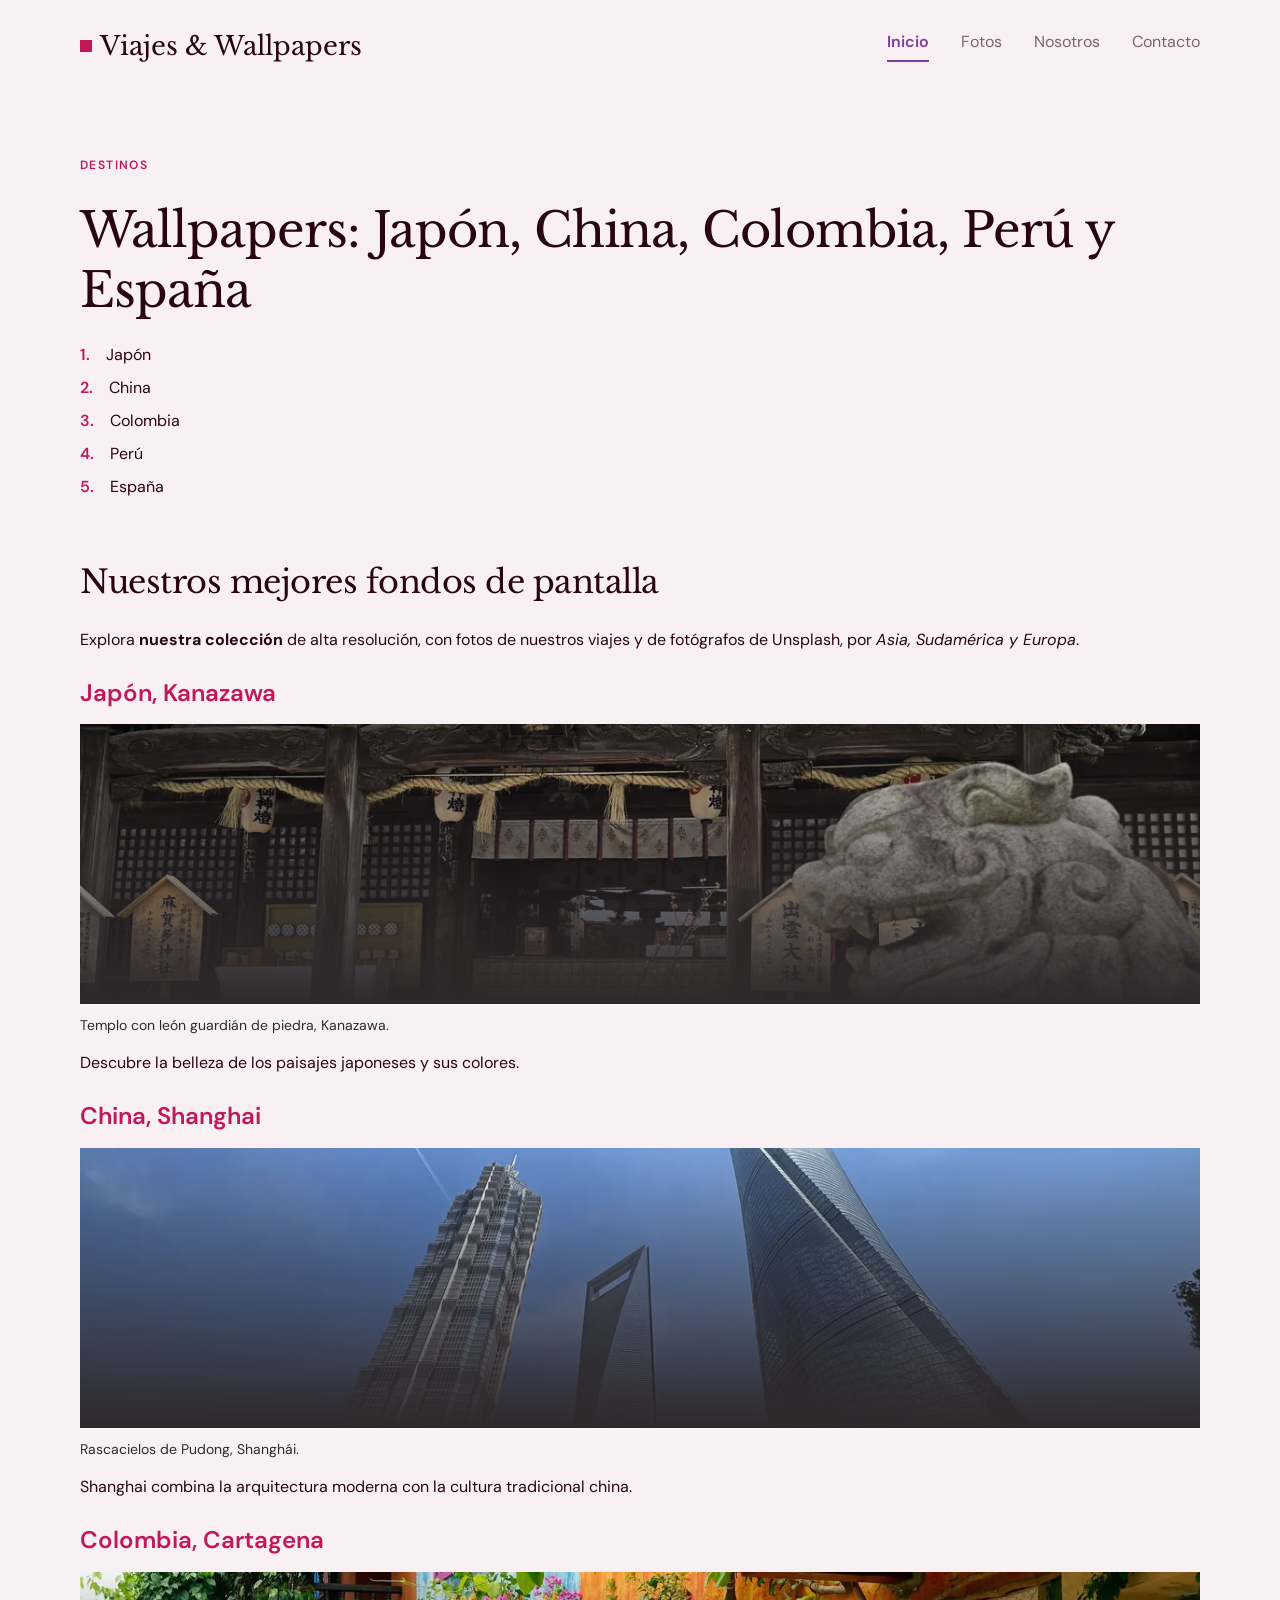
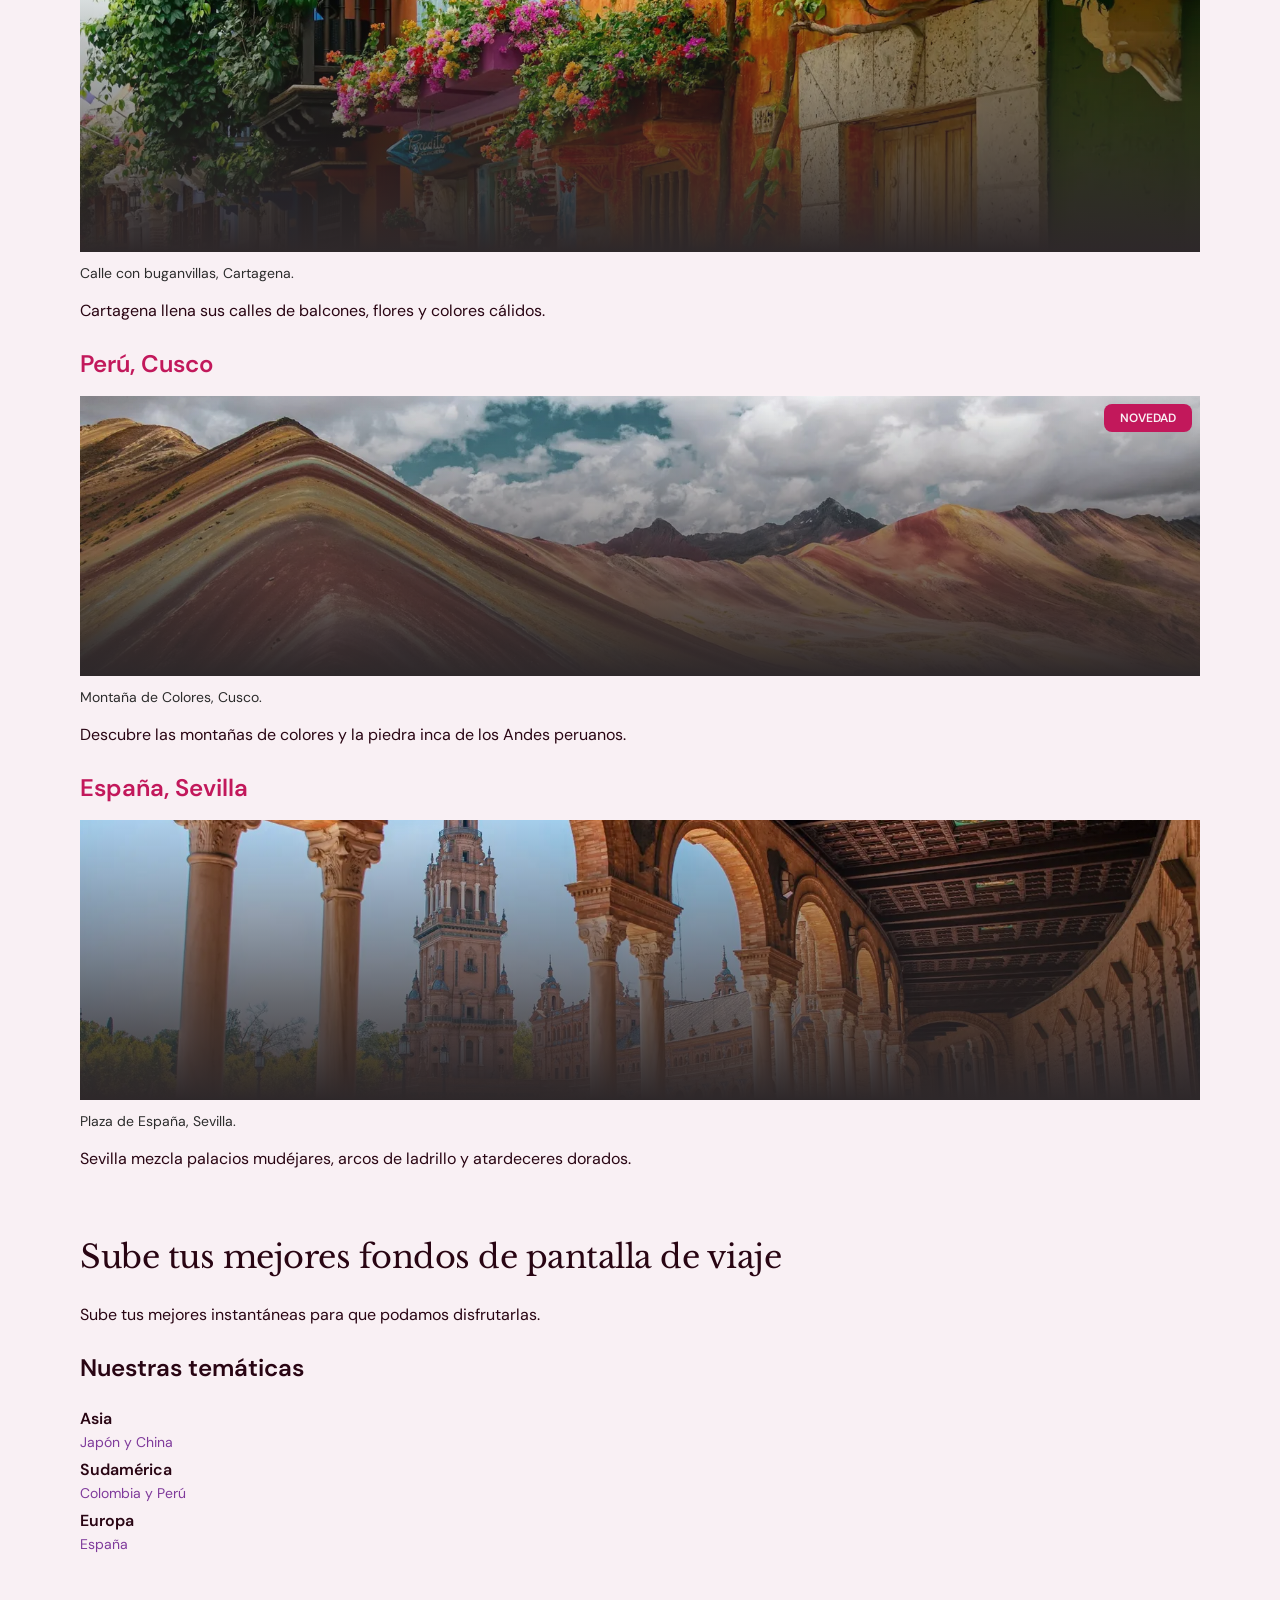
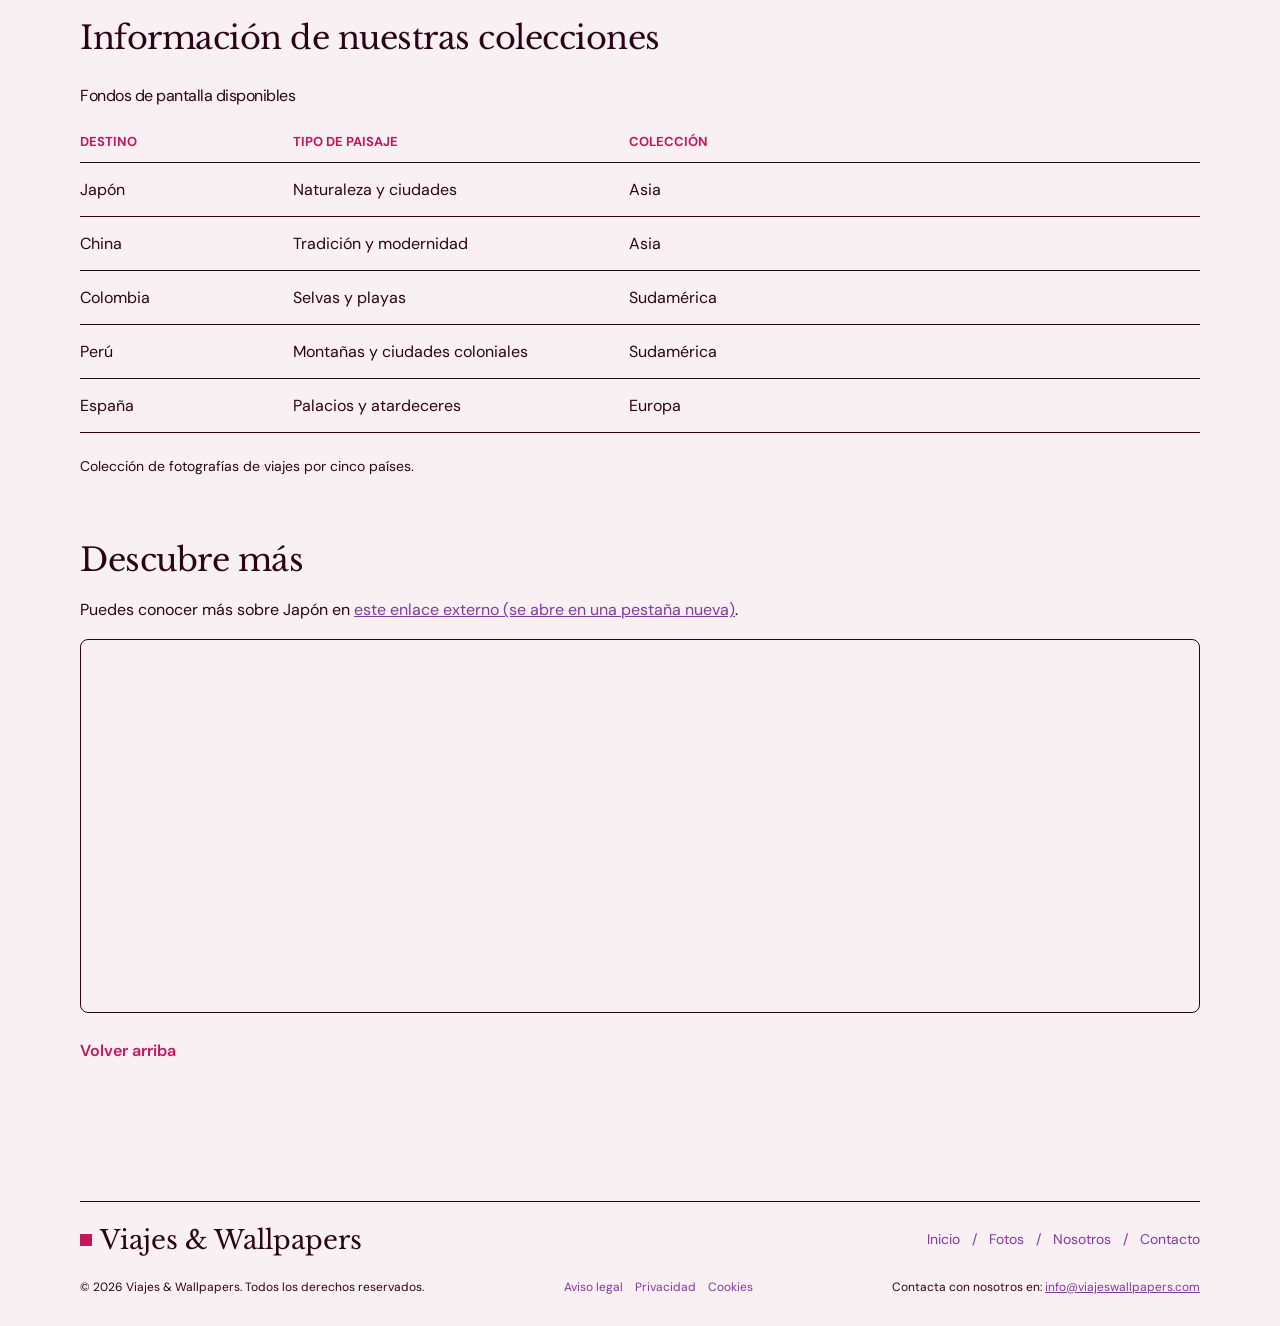
==== index.html @ 9ddd6b35 "Actualiza los comentarios del código tras los últimos cambios Revisa los comentarios de las ocho pág" ====
<!doctype html>
<!--
  Viajes &amp; Wallpapers · Inicio (index.html)
  Práctica UT1 · Diseño de Interfaces Web · 2.º DAW · IES Juan de la Cierva
  Diseño: frame «Inicio · Ordenador» de Figma (grupo «Pantallas»).
  Estructura con Grid en el body y componentes con Flexbox; estilos en css/estilos.css.
-->
<html lang="es">
  <head>
    <meta charset="UTF-8" />
    <meta
      name="viewport"
      content="width=device-width, initial-scale=1" />
    <title>Inicio - Viajes &amp; Wallpapers</title>

    <!-- Tipografías de la guía de estilo (Google Fonts): Libre Baskerville para títulos y DM Sans para texto. Los preconnect adelantan la conexión para que carguen antes -->
    <link rel="preconnect" href="https://fonts.googleapis.com" />
    <link rel="preconnect" href="https://fonts.gstatic.com" crossorigin />
    <link
      rel="stylesheet"
      href="https://fonts.googleapis.com/css2?family=DM+Sans:ital,wght@0,400;0,600;0,700;1,400&amp;family=Libre+Baskerville:ital,wght@0,400;0,700;1,400&amp;display=swap" />
    <!-- Una sola hoja de estilos externa para toda la web (nada de CSS en línea) -->
    <link rel="stylesheet" href="css/estilos.css" />
    <!-- Favicon: el cuadrado primario de la marca (símbolo de Figma) -->
    <link rel="icon" href="img/icono/favicon.svg" type="image/svg+xml" />
  </head>

  <body id="arriba">
    <!-- CABECERA (área «cabecera» del grid del body): marca que enlaza a la portada -->
    <header class="cabecera">
      <a class="marca" href="index.html">
        <span class="marca__simbolo"></span>
        Viajes &amp; Wallpapers
      </a>
    </header>

    <!-- MENÚ (área «menu» del grid): nav con ul en Flexbox, paso 2 del enunciado. aria-current="page" indica la página actual a los lectores de pantalla -->
    <nav class="menu" aria-label="Menú principal">
      <ul>
        <li><a href="index.html" aria-current="page">Inicio</a></li>
        <li><a href="fotos.html">Fotos</a></li>
        <li><a href="nosotros.html">Nosotros</a></li>
        <li><a href="contacto.html">Contacto</a></li>
      </ul>
    </nav>

    <!-- CONTENIDO PRINCIPAL (área «principal» del grid): un solo main y un solo h1 por página -->
    <main class="principal">
      <!-- PRESENTACIÓN: antetítulo, único h1 de la página y lista ordenada de los cinco destinos. El antetítulo lleva .antetitulo--escritorio porque el frame móvil de Figma no lo tiene (se oculta por debajo de 768 px) -->
      <section class="seccion">
        <p class="antetitulo antetitulo--escritorio">Destinos</p>
        <h1>Wallpapers: Japón, China, Colombia, Perú y España</h1>
        <ol class="lista-destinos">
          <li>Japón</li>
          <li>China</li>
          <li>Colombia</li>
          <li>Perú</li>
          <li>España</li>
        </ol>
      </section>

      <!-- FONDOS DE PANTALLA: sección con h2 y las tarjetas de cada destino -->
      <section class="seccion">
        <h2>Nuestros mejores fondos de pantalla</h2>
        <p>
          Explora <strong>nuestra colección</strong> de alta resolución, con
          fotos de nuestros viajes y de fotógrafos de Unsplash, por
          <em>Asia, Sudamérica y Europa</em>.
        </p>

        <!-- TARJETAS (paso 3): div.tarjetas con un article.tarjeta por destino, apiladas a todo el ancho como en Figma. Cada article lleva su h3, que mantiene el orden de títulos (h1 > h2 > h3). La de Perú, galería nueva, lleva la etiqueta «Novedad» (paso 4). Cada foto es un figure con figcaption y un alt que describe lo que se ve; las fotos son las mismas que en las galerías de Fotos -->
        <div class="tarjetas">
          <article class="tarjeta">
            <h3>Japón, Kanazawa</h3>
            <figure>
              <img
                src="img/25.webp"
                alt="Templo japonés de madera con un león guardián de piedra en primer plano" />
              <figcaption>Templo con león guardián de piedra, Kanazawa.</figcaption>
            </figure>
            <p>Descubre la belleza de los paisajes japoneses y sus colores.</p>
          </article>

          <article class="tarjeta">
            <h3>China, Shanghai</h3>
            <figure>
              <img
                src="img/9.webp"
                alt="Rascacielos de Pudong vistos desde abajo contra un cielo azul" />
              <figcaption>Rascacielos de Pudong, Shanghái.</figcaption>
            </figure>
            <p>
              Shanghai combina la arquitectura moderna con la cultura
              tradicional china.
            </p>
          </article>

          <article class="tarjeta">
            <h3>Colombia, Cartagena</h3>
            <figure>
              <img
                src="img/65.webp"
                alt="Calle de Cartagena con fachadas de colores y buganvillas en los balcones" />
              <figcaption>Calle con buganvillas, Cartagena.</figcaption>
            </figure>
            <p>
              Cartagena llena sus calles de balcones, flores y colores cálidos.
            </p>
          </article>

          <article class="tarjeta">
            <span class="etiqueta">Novedad</span>
            <h3>Perú, Cusco</h3>
            <figure>
              <img
                src="img/30.webp"
                alt="Montaña de Colores con franjas rosas, ocres y moradas bajo un cielo nublado" />
              <figcaption>Montaña de Colores, Cusco.</figcaption>
            </figure>
            <p>
              Descubre las montañas de colores y la piedra inca de los Andes
              peruanos.
            </p>
          </article>

          <article class="tarjeta">
            <h3>España, Sevilla</h3>
            <figure>
              <img
                src="img/41.webp"
                alt="Galería de arcos de la Plaza de España de Sevilla con una torre al fondo" />
              <figcaption>Plaza de España, Sevilla.</figcaption>
            </figure>
            <p>
              Sevilla mezcla palacios mudéjares, arcos de ladrillo y atardeceres
              dorados.
            </p>
          </article>
        </div>
      </section>

      <!-- SUBE TUS FONDOS: lista anidada de la UT0 (ul dentro de li): continentes y, dentro, sus países -->
      <section class="seccion">
        <h2>Sube tus mejores fondos de pantalla de viaje</h2>
        <p>Sube tus mejores instantáneas para que podamos disfrutarlas.</p>

        <h3>Nuestras temáticas</h3>
        <ul class="tematicas">
          <li>
            Asia
            <ul>
              <li>Japón</li>
              <li>China</li>
            </ul>
          </li>
          <li>
            Sudamérica
            <ul>
              <li>Colombia</li>
              <li>Perú</li>
            </ul>
          </li>
          <li>
            Europa
            <ul>
              <li>España</li>
            </ul>
          </li>
        </ul>
      </section>

      <!-- TABLA DE COLECCIONES (paso 5): tabla de datos de la UT0, que el enunciado obliga a conservar, con caption, th con scope y colspan en el tfoot; estilo solo desde el CSS. Una fila por país; la colección se repite en cada fila (sin rowspan) para que las líneas crucen la tabla, como en Figma -->
      <section class="seccion">
        <h2>Información de nuestras colecciones</h2>
        <table>
          <caption>
            Fondos de pantalla disponibles
          </caption>
          <thead>
            <tr>
              <th scope="col">Destino</th>
              <th scope="col">Tipo de paisaje</th>
              <th scope="col">Colección</th>
            </tr>
          </thead>
          <tbody>
            <tr>
              <td>Japón</td>
              <td>Naturaleza y ciudades</td>
              <td>Asia</td>
            </tr>
            <tr>
              <td>China</td>
              <td>Tradición y modernidad</td>
              <td>Asia</td>
            </tr>
            <tr>
              <td>Colombia</td>
              <td>Selvas y playas</td>
              <td>Sudamérica</td>
            </tr>
            <tr>
              <td>Perú</td>
              <td>Montañas y ciudades coloniales</td>
              <td>Sudamérica</td>
            </tr>
            <tr>
              <td>España</td>
              <td>Palacios y atardeceres</td>
              <td>Europa</td>
            </tr>
          </tbody>
          <tfoot>
            <tr>
              <td colspan="3">Colección de fotografías de viajes por cinco países.</td>
            </tr>
          </tfoot>
        </table>
      </section>

      <!-- DESCUBRE MÁS: enlace externo (rel="noopener" por seguridad al abrir otra pestaña; el propio texto avisa de que se abre en una pestaña nueva, para no sorprender al usuario) e iframe de OpenStreetMap con title, paso 6 del enunciado. loading="lazy" retrasa la carga del mapa hasta que se acerca a la pantalla. «Volver arriba» enlaza al id="arriba" del body -->
      <section class="seccion seccion--compacta">
        <h2>Descubre más</h2>
        <p>
          Puedes conocer más sobre Japón en
          <a
            href="https://es.wikipedia.org/wiki/Jap%C3%B3n"
            target="_blank"
            rel="noopener">este enlace externo (se abre en una pestaña nueva)</a>.
        </p>
        <iframe
          class="mapa"
          src="https://www.openstreetmap.org/export/embed.html?bbox=128.0%2C30.0%2C146.5%2C45.6&amp;layer=mapnik"
          title="Mapa de Japón en OpenStreetMap"
          loading="lazy"></iframe>
        <a class="volver-arriba" href="#arriba">Volver arriba</a>
      </section>
    </main>

    <!-- PIE (área «pie» del grid): igual en todas las páginas, paso 8 del enunciado, con los enlaces legales -->
    <footer class="pie">
      <div class="pie__fila">
        <a class="marca" href="index.html">
          <span class="marca__simbolo"></span>
          Viajes &amp; Wallpapers
        </a>
        <nav aria-label="Menú del pie">
          <ul class="pie__lista pie__lista--barras">
            <li><a href="index.html">Inicio</a></li>
            <li><a href="fotos.html">Fotos</a></li>
            <li><a href="nosotros.html">Nosotros</a></li>
            <li><a href="contacto.html">Contacto</a></li>
          </ul>
        </nav>
      </div>

      <div class="pie__fila pie__legal">
        <p>&copy; 2026 Viajes &amp; Wallpapers. Todos los derechos reservados.</p>
        <ul class="pie__lista">
          <li><a href="aviso-legal.html">Aviso legal</a></li>
          <li><a href="privacidad.html">Privacidad</a></li>
          <li><a href="cookies.html">Cookies</a></li>
        </ul>
        <p>
          Contacta con nosotros en:
          <a href="mailto:info@viajeswallpapers.com">info@viajeswallpapers.com</a>
        </p>
      </div>
    </footer>
  </body>
</html>
---- css/estilos.css ----
/* ==========================================================================
   VIAJES & WALLPAPERS · estilos.css
   Práctica UT1 · Diseño de Interfaces Web · 2.º DAW · IES Juan de la Cierva

   Una sola hoja de estilos para todas las páginas. Todos los colores,
   fuentes, tamaños y espacios salen de las variables del :root
   (la guía de estilo de Figma), así que se cambian en un único sitio.

   ÍNDICE
    0. VARIABLES (guía de estilo)
    1. BASE
    2. ESTRUCTURA DE LA PÁGINA (Grid)
    3. CABECERA
    4. MENÚ
    5. CONTENIDO PRINCIPAL
    6. TARJETAS Y ETIQUETA «NOVEDAD»
    7. TABLA
    8. MAPA (iframe)
    9. PIE
   10. BOTÓN PRINCIPAL
   11. PÁGINA FOTOS: PRESENTACIÓN
   12. PÁGINA FOTOS: DETALLE DE CADA GALERÍA
   13. PÁGINA FOTOS: CUADRÍCULA DE FOTOS
   14. TEXTO LARGO
   15. PÁGINA NOSOTROS
   16. PÁGINA CONTACTO: FORMULARIO
   17. RESPONSIVE (opcional en el enunciado)
   ========================================================================== */

/* ==========================================================================
   0. VARIABLES (guía de estilo)
   Valores tomados de Figma (modo claro, grupo «Pantallas»). Usar siempre
   var(--nombre): nada de colores, fuentes ni medidas escritos a mano.
   ========================================================================== */
:root {

    /* COLORES
       Contraste medido con la fórmula WCAG. Mínimo: 4,5:1 texto normal,
       3:1 texto grande e iconos. */
    --color-fondo: #F9F0F4;            /* Fondo de la página (FondoClaro) */
    --fondo-oscuro: #2E282A;           /* Fondos oscuros y degradados de las fotos (FondoOscuro) */
    --color-primario: #C2185B;         /* Marca, títulos de tarjeta, botón y foco. 5,3:1 sobre el fondo */
    --color-acento: #7F3A9B;           /* Enlaces y página activa del menú. 6,3:1 sobre el fondo */
    --color-texto: #290513;            /* Texto principal (TextoSobreClaro). 16,7:1 sobre el fondo */
    --texto-fondo-oscuro: #ECE9EA;     /* Texto sobre fondo oscuro (TextoSobreOscuro). 12:1 sobre --fondo-oscuro */
    --color-texto-suave: #7C636F;      /* Opciones inactivas del menú. 4,9:1 (en Figma, opacidad 24 %: solo 1,7:1) */
    --color-texto-secundario: #2C2C2C; /* Pies de foto y antetítulos de tarjeta. 12,5:1 sobre el fondo */
    --color-linea-suave: #BAC1B5;      /* Líneas divisorias del frame móvil (decorativas, sin texto) */
    /* Texto claro sobre el primario (thead, botón, etiqueta): 5,3:1 */

    /* TIPOGRAFÍAS (Google Fonts, enlazadas en el <head>) */
    --fuente-expresiva: 'Libre Baskerville', serif; /* Títulos h1 y h2, marca y cifras */
    --fuente-funcional: 'DM Sans', sans-serif;      /* Texto, menú, botones y h3 */

    /* PESOS */
    --peso-normal: 400;
    --peso-seminegrita: 600;           /* Página activa, h3, botón y etiquetas */
    --peso-negrita: 700;               /* Cabecera de la tabla */

    /* TAMAÑOS DE TEXTO (el texto base es de 16 px) */
    --tamano-h1: 48px;
    --tamano-h2: 32px;
    --tamano-h3: 24px;
    --tamano-cifra: 40px;              /* Números 01 a 05 de las galerías */
    --tamano-marca: 26px;              /* «Viajes & Wallpapers» */
    --tamano-texto: 16px;              /* Texto base */
    --tamano-pequeno: 14px;            /* Pies de foto, pie de página, índice */
    --tamano-mini: 12px;               /* Antetítulos, migas y textos legales */
    --tamano-cabecera-tabla: 13px;     /* th de la tabla */
    --tamano-h2-movil: 28px;           /* Frame «Inicio · Móvil» */
    --tamano-h3-movil: 20px;           /* Frame «Inicio · Móvil» */

    /* INTERLINEADOS (alto de línea de Figma / tamaño de letra) */
    --interlineado-titulo: 1.25;       /* h1: 60 / 48 */
    --interlineado-h2: 1.3125;         /* h2: 42 / 32 */
    --interlineado-h3: 1.3333;         /* h3: 32 / 24 */
    --interlineado-h2-movil: 1.3571;   /* h2 en móvil: 38 / 28 */
    --interlineado-texto: 1.625;       /* Texto: 26 / 16 (supera el mínimo recomendado de 1,5) */

    /* ESPACIADO ENTRE LETRAS (tracking de Figma) */
    --letras-h1: -1px;
    --letras-h2: -0.5px;
    --letras-etiqueta: 1.4px;          /* Antetítulos en mayúsculas */

    /* ESPACIADOS: escala de 8 px con medios pasos de 4 px para detalles finos.
       Todos derivan de --espacio, así que la escala se cambia en una línea. */
    --espacio: 8px;                    /* Unidad base (variable que pide el enunciado) */
    --espacio-mitad: calc(var(--espacio) / 2);  /*  4 px */
    --espacio-1-5: calc(var(--espacio) * 1.5);  /* 12 px */
    --espacio-2: calc(var(--espacio) * 2);      /* 16 px */
    --espacio-3: calc(var(--espacio) * 3);      /* 24 px */
    --espacio-4: calc(var(--espacio) * 4);      /* 32 px */
    --espacio-5: calc(var(--espacio) * 5);      /* 40 px */
    --espacio-6: calc(var(--espacio) * 6);      /* 48 px */
    --espacio-8: calc(var(--espacio) * 8);      /* 64 px */
    --espacio-10: calc(var(--espacio) * 10);    /* 80 px */
    --espacio-12: calc(var(--espacio) * 12);    /* 96 px */
    --margen-lateral: var(--espacio-10);        /* Margen de página: 80 px (24 px en móvil) */

    /* BORDES, RADIOS Y FOCO */
    --borde: 1px;                      /* Líneas divisorias y bordes de tarjeta */
    --borde-grueso: 2px;               /* Barra del menú y anillo de foco */
    --radio: 8px;                      /* Esquinas de botón, tarjetas y campos */
    --separacion-foco: 3px;            /* Hueco entre el control y su anillo de foco (Figma) */

    /* TAMAÑOS DE COMPONENTES */
    --objetivo-tactil: 44px;           /* Alto mínimo de enlaces y campos (accesibilidad táctil) */
    --altura-boton: 48px;              /* Botón principal de Figma */
    --tamano-icono: 24px;              /* Retícula de los iconos Lucide */
    --tamano-simbolo: 12px;            /* Cuadrado de la marca */
    --ancho-maximo: 1440px;            /* Ancho del diseño de escritorio */

}

/* ==========================================================================
   1. BASE
   Estilos de partida para toda la web: tipografía de los títulos, imágenes
   fluidas, color de los enlaces y foco visible en todos los controles
   (accesibilidad: no se quita el contorno del foco, se sustituye por el de Figma).
   ========================================================================== */
/* El ancho incluye padding y borde: los cálculos de tamaño son más fáciles */
*,
*::before,
*::after {
    box-sizing: border-box;
}

h1,
h2,
h3,
p,
ul,
ol,
dl,
dd,
figure {
    margin: 0;
}

h1,
h2 {
    font-family: var(--fuente-expresiva);
    font-weight: var(--peso-normal);
    line-height: var(--interlineado-titulo);
}

h1 {
    font-size: var(--tamano-h1);
    letter-spacing: var(--letras-h1);
}

h2 {
    font-size: var(--tamano-h2);
    line-height: var(--interlineado-h2);
    letter-spacing: var(--letras-h2);
}

h3 {
    font-size: var(--tamano-h3);
    font-weight: var(--peso-seminegrita);
    line-height: var(--interlineado-h3);
}

/* Imágenes fluidas: nunca más anchas que su contenedor */
img {
    display: block;
    max-width: 100%;
}

a {
    color: var(--color-acento);
}

a:hover {
    color: var(--color-primario);
}

/* Foco visible en todo lo interactivo (no se quita el outline, se cambia) */
a:focus-visible,
button:focus-visible,
input:focus-visible,
select:focus-visible,
textarea:focus-visible {
    outline: var(--borde-grueso) solid var(--color-primario);
    outline-offset: var(--separacion-foco);
}

/* ==========================================================================
   2. ESTRUCTURA DE LA PÁGINA (Grid)
   Paso 1 del enunciado. Grid es un sistema bidimensional (filas y columnas),
   ideal para la estructura general. Con grid-template-areas cada zona tiene un
   nombre (cabecera, menu, principal, pie) y se coloca con grid-area.
   Las columnas van en fr (fracciones del espacio libre), nunca en px fijos.
   ========================================================================== */
body {
    display: grid;
    /* Dos columnas iguales: marca a la izquierda y menú a la derecha (Figma) */
    grid-template-columns: 1fr 1fr;
    /* Mapa visual de la página: cada palabra es una zona con nombre */
    grid-template-areas:
        "cabecera menu"
        "principal principal"
        "pie pie";
    column-gap: var(--espacio-4);
    /* max-width en vez de width: la página se estrecha en pantallas pequeñas */
    max-width: var(--ancho-maximo);
    margin: 0 auto;
    padding-inline: var(--margen-lateral);
    background-color: var(--color-fondo);
    color: var(--color-texto);
    font-family: var(--fuente-funcional);
    font-size: var(--tamano-texto);
    line-height: var(--interlineado-texto);
    text-align: left;
}

/* Cada zona se coloca en su área del grid por nombre */
.cabecera {
    grid-area: cabecera;
}

.menu {
    grid-area: menu;
}

.principal {
    grid-area: principal;
}

.pie {
    grid-area: pie;
}

/* ==========================================================================
   3. CABECERA
   Marca de Figma: cuadrado primario + nombre en Libre Baskerville.
   Flexbox (una dimensión) alinea el símbolo y el texto en fila.
   ========================================================================== */
.cabecera {
    display: flex;
    align-items: center;
    padding-block: var(--espacio-3);
}

.marca {
    display: inline-flex;
    align-items: center;
    gap: var(--espacio);
    min-height: var(--objetivo-tactil);
    color: var(--color-texto);
    font-family: var(--fuente-expresiva);
    font-size: var(--tamano-marca);
    text-decoration: none;
}

.marca__simbolo {
    width: var(--tamano-simbolo);
    aspect-ratio: 1;
    background-color: var(--color-primario);
}

.marca:hover {
    color: var(--color-primario);
}

/* ==========================================================================
   4. MENÚ
   Paso 2 del enunciado: display: flex en el ul. Flexbox coloca las opciones
   en fila con gap. Cada enlace mide al menos 44 px de alto (zona táctil).
   La página actual se marca con aria-current y se distingue por color, peso
   y barra inferior: nunca solo por color.
   ========================================================================== */
.menu {
    display: flex;
    justify-content: flex-end;
    align-items: center;
}

.menu ul {
    display: flex;
    flex-wrap: wrap;
    gap: var(--espacio-4);
    padding: 0;
    list-style: none;
}

.menu a {
    display: inline-flex;
    flex-direction: column;
    justify-content: center;
    align-items: center;
    gap: var(--espacio);
    min-height: var(--objetivo-tactil);
    color: var(--color-texto-suave);
    line-height: normal;
    text-decoration: none;
}

/* Barra de estado activo, como en el componente «Opción de menú» de Figma */
.menu a::after {
    content: "";
    width: 100%;
    height: var(--borde-grueso);
    background-color: transparent;
}

.menu a:hover {
    color: var(--color-acento);
}

.menu a:hover::after {
    background-color: var(--color-acento);
}

.menu a[aria-current="page"] {
    color: var(--color-acento);
    font-weight: var(--peso-seminegrita);
}

.menu a[aria-current="page"]::after {
    background-color: var(--color-acento);
}

/* ==========================================================================
   5. CONTENIDO PRINCIPAL
   Las secciones se apilan con Flexbox en columna y se separan con gap
   (traducción directa del Auto layout de Figma). Sin <br> para separar.
   ========================================================================== */
.principal {
    display: flex;
    flex-direction: column;
    gap: var(--espacio-8);
    padding-block: var(--espacio-8) var(--espacio-10);
}

.seccion {
    display: flex;
    flex-direction: column;
    gap: var(--espacio-3);
}

.seccion--compacta {
    gap: var(--espacio-2);
}

.antetitulo {
    color: var(--color-primario);
    font-size: var(--tamano-mini);
    font-weight: var(--peso-seminegrita);
    letter-spacing: var(--letras-etiqueta);
    text-transform: uppercase;
}

/* Lista ordenada con el número alineado al margen, como en Figma */
.lista-destinos {
    display: flex;
    flex-direction: column;
    gap: var(--espacio-1-5);
    padding: 0;
    list-style: none;
    line-height: normal;
    counter-reset: destino;
}

.lista-destinos li {
    display: flex;
    gap: var(--espacio-2);
    counter-increment: destino;
}

.lista-destinos li::before {
    content: counter(destino) ".";
    color: var(--color-primario);
    font-weight: var(--peso-seminegrita);
}

/* Lista anidada de la UT0 (continente > países): los países de cada
   continente van en una línea, unidos con «y» desde el CSS (::before) */
.tematicas {
    display: flex;
    flex-direction: column;
    gap: var(--espacio);
    padding: 0;
    list-style: none;
    font-weight: var(--peso-seminegrita);
    line-height: normal;
}

.tematicas > li {
    display: flex;
    flex-direction: column;
    gap: var(--espacio-mitad);
}

.tematicas ul {
    display: flex;
    flex-wrap: wrap;
    padding: 0;
    list-style: none;
    color: var(--color-acento);
    font-size: var(--tamano-pequeno);
    font-weight: var(--peso-normal);
}

.tematicas ul li + li::before {
    content: "\a0y\a0";
}

/* «Volver arriba»: enlace al id="arriba" del body. Sin subrayado (se
   reconoce por color y peso, no solo por color); 44 px de alto táctil */
.volver-arriba {
    display: inline-flex;
    align-items: center;
    align-self: flex-start;
    min-height: var(--objetivo-tactil);
    color: var(--color-primario);
    font-weight: var(--peso-seminegrita);
    text-decoration: none;
}

.volver-arriba:hover {
    text-decoration: underline;
}

/* ==========================================================================
   6. TARJETAS Y ETIQUETA «NOVEDAD»
   Paso 3 del enunciado: tarjetas en un div.tarjetas con display: grid.
   Adaptamos el ejemplo del enunciado a nuestro diseño: en Figma las tarjetas
   van apiladas a todo el ancho (1280 × 320), así que el mínimo de minmax()
   pasa de 250px a 100 %. Se mantiene la técnica (Grid con auto-fit y
   minmax), pero cada tarjeta ocupa una fila, como en el diseño.
   Dentro de cada tarjeta se usa Flexbox (una dimensión).
   Paso 4: la etiqueta «Novedad» se superpone con position: absolute.
   La portada tiene cinco tarjetas, una por galería; la de Perú lleva la
   etiqueta porque es una de las galerías nuevas.
   ========================================================================== */
.tarjetas {
    display: grid;
    /* Ejemplo del enunciado: minmax(250px, 1fr), tres columnas a 1280 px.
       Figma (nuestro diseño) apila las tarjetas: mínimo del 100 %. */
    grid-template-columns: repeat(auto-fit, minmax(100%, 1fr));
    gap: var(--espacio-3);
}

.tarjeta {
    /* Referencia para la .etiqueta (position: absolute) */
    position: relative;
    display: flex;
    flex-direction: column;
    gap: var(--espacio-2);
}

.tarjeta h3 {
    color: var(--color-primario);
}

/* Foto y degradado apilados en la misma celda de Grid (sin position: absolute) */
.tarjeta figure {
    display: grid;
    grid-template-areas:
        "foto"
        "pie";
    row-gap: var(--espacio-1-5);
}

.tarjeta img {
    grid-area: foto;
    width: 100%;
    /* Proporción de Figma: 1280 × 320 (en móvil, 342 × 220) */
    aspect-ratio: 4 / 1;
    object-fit: cover;
}

/* Degradado oscuro de Figma: un ::after en la misma celda que la foto */
.tarjeta figure::after {
    content: "";
    grid-area: foto;
    background-image: linear-gradient(to top, var(--fondo-oscuro), transparent);
}

.tarjeta figcaption {
    grid-area: pie;
}

/* Pie de foto común (tarjetas y galerías); 12,5:1 sobre el fondo */
figcaption {
    color: var(--color-texto-secundario);
    font-size: var(--tamano-pequeno);
    line-height: normal;
}

/* Etiqueta «Novedad» (paso 4 del enunciado).
   Es el ÚNICO position: absolute de la web, y está permitido porque no
   maqueta nada: solo superpone una etiqueta pequeña sobre la foto.
   absolute saca el elemento del flujo y lo coloca respecto al ancestro
   posicionado más cercano: la .tarjeta, que por eso lleva position: relative.
   Toda la maquetación de la web se hace con Grid y Flexbox.
   top se calcula con las variables, sin px copiados de Figma: alto del h3
   (tamaño × interlineado) + separación de la tarjeta (16 px) + 8 px. Así la
   etiqueta queda 8 px dentro de la esquina superior derecha de la foto. */
.etiqueta {
    position: absolute;
    top: calc(var(--tamano-h3) * var(--interlineado-h3) + var(--espacio-3));
    right: var(--espacio);
    padding: var(--espacio) var(--espacio-2);
    border-radius: var(--radio);
    background-color: var(--color-primario);
    color: var(--color-fondo);
    font-size: var(--tamano-mini);
    font-weight: var(--peso-seminegrita);
    line-height: 1;
    text-transform: uppercase;
}

/* ==========================================================================
   7. TABLA
   Paso 5 del enunciado: tabla de datos con estilo solo desde el CSS
   (border-collapse, bordes y padding en th y td, thead con --color-primario).
   Adaptamos el ejemplo del enunciado a nuestro diseño de Figma: solo líneas
   horizontales bajo cada fila y cabecera sin fondo, con el texto en primario.
   Columnas de 220 / 360 / 220 px con 24 px de separación; las líneas ocupan
   todo el ancho (1280 px), como en Figma.
   Es una tabla de datos (no de maquetación), con caption y scope en los th;
   colspan viene de la tabla de la UT0. Cinco filas, una por país; la
   colección (Asia, Sudamérica, Europa) se repite en cada fila, sin rowspan,
   para que todas las líneas crucen la tabla, como en Figma.
   ========================================================================== */
table {
    width: 100%;
    border-collapse: collapse;
}

caption {
    padding-bottom: var(--espacio-3);
    caption-side: top;
    letter-spacing: var(--letras-h2);
    text-align: left;
}

/* La separación de 24 px entre columnas es el padding derecho de cada celda.
   Solo border-bottom: las líneas horizontales del diseño, sin verticales */
th,
td {
    padding: var(--espacio-2) var(--espacio-3) var(--espacio-2) 0;
    border-bottom: var(--borde) solid var(--color-texto);
    line-height: normal;
    text-align: left;
}

th:last-child,
td:last-child {
    padding-right: 0;
}

/* Anchos de columna sobre 1280 px: (220 + 24) y (360 + 24); la tercera
   columna se queda con el resto, y su texto empieza donde en Figma */
th:nth-child(1) {
    width: 19%;
}

th:nth-child(2) {
    width: 30%;
}

/* Cabecera como en Figma: sin fondo, texto primario en negrita de 13 px */
thead {
    color: var(--color-primario);
}

th {
    padding-top: 0;
    padding-bottom: var(--espacio-1-5);
    font-size: var(--tamano-cabecera-tabla);
    font-weight: var(--peso-negrita);
    text-transform: uppercase;
}

/* Nota final (colspan de la UT0): fuera de las líneas, como el texto de Figma */
tfoot td {
    padding-top: var(--espacio-3);
    padding-bottom: 0;
    border-bottom: none;
    font-size: var(--tamano-pequeno);
}

/* ==========================================================================
   8. MAPA (iframe)
   Paso 6 del enunciado: iframe de OpenStreetMap con title (lo lee el lector
   de pantalla). Ancho fluido con width: 100% y aspect-ratio, sin medidas fijas.
   Muestra Japón, el destino del enlace externo que tiene encima.
   ========================================================================== */
.mapa {
    width: 100%;
    aspect-ratio: 3 / 1;
    border: var(--borde) solid var(--color-texto);
    border-radius: var(--radio);
}

/* ==========================================================================
   9. PIE
   Mismo pie en todas las páginas (paso 8). Filas con Flexbox y
   space-between (el «Space between» de Figma). Incluye los enlaces legales.
   ========================================================================== */
.pie {
    display: flex;
    flex-direction: column;
    gap: var(--espacio-mitad);
    margin-top: var(--espacio-6);
    padding-block: var(--espacio-2);
    border-top: var(--borde) solid var(--color-texto);
}

.pie__fila {
    display: flex;
    flex-wrap: wrap;
    justify-content: space-between;
    align-items: center;
    gap: var(--espacio-2);
}

/* Listas de enlaces del pie (menú y legales) en fila con Flexbox */
.pie__lista {
    display: flex;
    flex-wrap: wrap;
    gap: var(--espacio-1-5);
    padding: 0;
    list-style: none;
}

.pie__lista a {
    display: inline-flex;
    align-items: center;
    min-height: var(--objetivo-tactil);
    font-size: var(--tamano-pequeno);
    text-decoration: none;
}

.pie__lista a:hover {
    text-decoration: underline;
}

/* Página legal actual: se marca con aria-current y peso, no solo con color */
.pie__lista a[aria-current="page"] {
    font-weight: var(--peso-seminegrita);
}

/* Menú del pie: barras «/» entre opciones, como en Figma. Van en el CSS
   (::before) porque son decoración: el lector de pantalla no las anuncia */
.pie__lista--barras li + li::before {
    content: "/";
    margin-right: var(--espacio-1-5);
    color: var(--color-acento);
    font-size: var(--tamano-pequeno);
}

.pie__lista--barras li {
    display: flex;
    align-items: center;
}

/* Fila legal: copyright, aviso legal, privacidad, cookies y correo */
.pie__legal {
    font-size: var(--tamano-mini);
}

.pie__legal .pie__lista a {
    font-size: var(--tamano-mini);
}

/* ==========================================================================
   10. BOTÓN PRINCIPAL
   Componente de Figma convertido en clase reutilizable (.boton) con sus
   4 estados: normal, hover, foco y deshabilitado. Mide 48 px de alto.
   Se usa en «Ir a galería de Japón» (Fotos) y en «Enviar mensaje» (Contacto).
   ========================================================================== */
.boton {
    display: inline-flex;
    justify-content: center;
    align-items: center;
    min-height: var(--altura-boton);
    padding-inline: var(--espacio-4);
    border: var(--borde) solid var(--color-primario);
    border-radius: var(--radio);
    background-color: var(--color-primario);
    color: var(--color-fondo);
    font-family: var(--fuente-funcional);
    font-size: var(--tamano-texto);
    font-weight: var(--peso-seminegrita);
    text-decoration: none;
    cursor: pointer;
}

/* Hover: fondo de texto oscuro (16,7:1 con el texto claro) */
.boton:hover {
    border-color: var(--color-texto);
    background-color: var(--color-texto);
    color: var(--color-fondo);
}

/* Foco: anillo primario de 2 px separado 3 px, como en Figma.
   :focus-visible lo muestra al navegar con teclado. */
.boton:focus-visible {
    outline: var(--borde-grueso) solid var(--color-primario);
    outline-offset: var(--separacion-foco);
}

/* Deshabilitado: sin relleno y con borde discontinuo; se distingue por la
   forma del borde, no solo por el color */
.boton:disabled {
    border-style: dashed;
    background-color: var(--color-fondo);
    color: var(--color-primario);
    cursor: not-allowed;
}

/* ==========================================================================
   11. PÁGINA FOTOS: PRESENTACIÓN
   Frame «Fotos · Ordenador». La foto va como background-image (es decorativa)
   con dos capas encima: el degradado de Figma y una capa oscura del 25 % para
   que el texto claro cumpla el contraste (5,4:1 en el punto más claro).
   ========================================================================== */
/* La presentación empieza pegada al menú, sin el margen superior del main */
.principal--sin-margen {
    padding-top: 0;
}

/* Margen lateral negativo: la foto ocupa todo el ancho de la página y el
   padding devuelve el texto a su sitio (sin position ni anchos fijos) */
.portada-fotos {
    display: flex;
    flex-direction: column;
    gap: var(--espacio-4);
    margin-inline: calc(var(--margen-lateral) * -1);
    padding: var(--espacio-6) var(--margen-lateral);
    background-color: var(--fondo-oscuro);
    background-image:
        linear-gradient(to top, var(--fondo-oscuro), transparent),
        linear-gradient(color-mix(in srgb, var(--fondo-oscuro) 25%, transparent), color-mix(in srgb, var(--fondo-oscuro) 25%, transparent)),
        url("../img/8.webp");
    background-position: center;
    background-size: cover;
    color: var(--color-fondo);
}

.portada-fotos a {
    color: var(--color-fondo);
    text-decoration: none;
}

.portada-fotos a:hover {
    text-decoration: underline;
}

/* Sobre la foto oscura, el anillo de foco pasa a claro para que se vea */
.portada-fotos a:focus-visible {
    outline-color: var(--color-fondo);
}

/* Migas de navegación e índice de galerías: texto claro sobre la foto */
.migas,
.indice-galerias {
    color: var(--texto-fondo-oscuro);
}

.migas a,
.indice-galerias a {
    color: var(--texto-fondo-oscuro);
}

.migas {
    font-size: var(--tamano-mini);
    font-weight: var(--peso-seminegrita);
    letter-spacing: var(--letras-etiqueta);
    line-height: var(--interlineado-texto);
    text-transform: uppercase;
}

.migas a {
    display: inline-flex;
    align-items: center;
    min-height: var(--objetivo-tactil);
}

/* Título a la izquierda y resumen a la derecha, alineados por abajo (Flexbox) */
.portada-fotos__propuesta {
    display: flex;
    justify-content: space-between;
    align-items: flex-end;
    gap: var(--espacio-12);
}

.portada-fotos__intro {
    display: flex;
    flex: 1 1 0;
    flex-direction: column;
    gap: var(--espacio-3);
    min-width: 0;
}

/* Índice de las cinco galerías: enlaces internos (#japon…) con «↓» */
.indice-galerias {
    display: flex;
    flex-wrap: wrap;
    gap: var(--espacio-5);
    padding: var(--espacio-2) 0 0;
    list-style: none;
}

.indice-galerias a {
    display: inline-flex;
    align-items: center;
    min-height: var(--objetivo-tactil);
    font-size: var(--tamano-pequeno);
}

/* Columna del resumen: base de 45 × 8 = 360 px, el ancho de Figma, sacada
   de la escala de espacios; en móvil pasa a auto (sección 17) */
.portada-fotos__resumen {
    display: flex;
    flex: 0 0 calc(var(--espacio) * 45);
    flex-direction: column;
    gap: var(--espacio);
}

/* Caja clara con el recuento de fotos. 20 y 28 px: pasos de 8 con medio
   paso de 4, como pide la escala */
.resumen {
    display: flex;
    flex-direction: column;
    gap: calc(var(--espacio-2) + var(--espacio-mitad));
    padding: calc(var(--espacio-3) + var(--espacio-mitad));
    background-color: var(--color-fondo);
    color: var(--color-texto);
}

.resumen .antetitulo {
    color: var(--color-texto-secundario);
}

.resumen__titulo {
    color: var(--color-primario);
    font-size: var(--tamano-h3);
    font-weight: var(--peso-seminegrita);
    line-height: var(--interlineado-h3);
}

.portada-fotos .boton {
    color: var(--color-fondo);
}

.portada-fotos .boton:hover {
    text-decoration: none;
}

/* ==========================================================================
   12. PÁGINA FOTOS: DETALLE DE CADA GALERÍA
   Las cinco galerías (Japón, China, Colombia, Perú y España) comparten esta
   estructura: Perú y España no tienen frame propio en Figma y reutilizan el
   de las demás. La cabecera usa Grid con tres columnas en la proporción de
   Figma (240 / 582 / 330) pasada a fr; dentro de cada columna, Flexbox.
   ========================================================================== */
.galeria-detalle {
    display: flex;
    flex-direction: column;
    gap: var(--espacio-4);
    padding-top: var(--espacio-4);
    border-top: var(--borde) solid var(--color-texto);
}

.galeria-detalle__cabecera {
    display: grid;
    grid-template-columns: 20fr 48.5fr 27.5fr;
    gap: var(--espacio-8);
}

.galeria-detalle__id,
.galeria-detalle__propuesta,
.galeria-detalle__incluye {
    display: flex;
    flex-direction: column;
    gap: calc(var(--espacio-2) + var(--espacio-mitad));
}

/* Número de la galería (01 a 05) y su icono a los extremos (space-between) */
.galeria-detalle__numero {
    display: flex;
    justify-content: space-between;
    align-items: center;
    color: var(--color-primario);
    font-family: var(--fuente-expresiva);
    font-size: var(--tamano-cifra);
    line-height: normal;
}

/* Icono decorativo de cada galería (alt vacío en el HTML), 24 px */
.galeria-detalle__numero img {
    width: var(--tamano-icono);
}

.galeria-detalle__pais {
    font-size: var(--tamano-h3);
    font-weight: var(--peso-seminegrita);
    line-height: var(--interlineado-h3);
}

.galeria-detalle__recuento {
    color: var(--color-acento);
    font-size: var(--tamano-pequeno);
    font-weight: var(--peso-seminegrita);
}

/* «Qué incluye»: el check va en un ::before con background-image porque es
   decoración; así no hace falta una img sin texto en cada elemento */
.lista-check {
    display: flex;
    flex-direction: column;
    gap: calc(var(--espacio-2) + var(--espacio-mitad));
    padding: 0;
    list-style: none;
}

.lista-check li {
    display: flex;
    gap: var(--espacio-1-5);
}

.lista-check li::before {
    content: "";
    flex: 0 0 var(--tamano-icono);
    height: var(--tamano-icono);
    background: url("../img/icono/check.svg") no-repeat center / contain;
}

/* «Explora la galería de X ↓»: diferencia con Figma, que usa «↗».
   La flecha diagonal suele indicar un enlace externo y este enlace lleva a
   la galería de la misma página, así que usamos «↓» como en el índice de
   galerías (usabilidad: consistencia). */
.enlace-destacado {
    display: inline-flex;
    align-items: center;
    align-self: flex-start;
    min-height: var(--objetivo-tactil);
    font-weight: var(--peso-seminegrita);
    text-decoration: none;
}

.enlace-destacado:hover {
    text-decoration: underline;
}

/* ==========================================================================
   13. PÁGINA FOTOS: CUADRÍCULA DE FOTOS
   Componente «Foto 01» de Figma convertido en la clase .foto, reutilizado en
   las 60 fotos (12 por galería). La cuadrícula usa repeat(auto-fill,
   minmax(200px, 1fr)): caben tantas columnas como permite el ancho, sin media
   queries. auto-fill (y no auto-fit) mantiene el ancho de columna aunque una
   galería tuviera menos fotos. Mismo ancho máximo que el texto largo (72,5 %).
   ========================================================================== */
.galeria {
    display: grid;
    grid-template-columns: repeat(auto-fill, minmax(200px, 1fr));
    gap: var(--espacio-2);
    max-width: 72.5%;
}

.foto {
    display: grid;
    grid-template-areas:
        "foto"
        "pie";
    row-gap: var(--espacio-1-5);
    padding: var(--espacio-2);
    border: var(--borde) solid var(--color-acento);
    border-radius: var(--radio);
}

/* Proporción de la foto del componente de Figma (188 × 88), sin alto fijo */
.foto img {
    grid-area: foto;
    width: 100%;
    aspect-ratio: 188 / 88;
    object-fit: cover;
    border-radius: var(--espacio-mitad);
}

.foto figcaption {
    grid-area: pie;
    color: var(--color-acento);
    font-weight: var(--peso-seminegrita);
}

/* Hover: degradado sobre la foto con un ::after en la misma celda de Grid.
   Además del color cambia el borde, así que no depende solo del color */
.foto::after {
    content: "";
    grid-area: foto;
    border-radius: var(--espacio-mitad);
}

.foto:hover {
    border-color: var(--color-primario);
}

.foto:hover::after {
    background-image: linear-gradient(to top, var(--fondo-oscuro), transparent);
}

.foto:hover figcaption {
    color: var(--color-primario);
}

/* ==========================================================================
   14. TEXTO LARGO
   Líneas más cortas en los bloques de varios párrafos (legibilidad: una
   línea demasiado larga cansa la vista). La clase .seccion--lectura se usa
   en Nosotros, Contacto y las tres páginas legales.
   ========================================================================== */
.seccion--lectura > p,
.seccion--lectura > .tarjeta {
    max-width: 72.5%;
}

/* ==========================================================================
   15. PÁGINA NOSOTROS
   Sin diseño en Figma: reutiliza tarjetas, listas y tipografía de la portada.
   ========================================================================== */
/* Variante de tarjeta sin foto y con borde (patrón BEM: bloque--variante).
   Se usa en el equipo de Nosotros y en la tarjeta del correo de Contacto */
.tarjeta--borde {
    padding: var(--espacio-3);
    border: var(--borde) solid var(--color-acento);
    border-radius: var(--radio);
}

.tarjeta--borde h2 {
    color: var(--color-primario);
}

/* Glosario: lista de definiciones (dl) con el término en primario */
.glosario dl {
    display: flex;
    flex-direction: column;
    gap: var(--espacio);
}

.glosario dt {
    color: var(--color-primario);
    font-weight: var(--peso-seminegrita);
}

.glosario dd + dt {
    margin-top: var(--espacio);
}

/* ==========================================================================
   16. PÁGINA CONTACTO: FORMULARIO
   Sin diseño en Figma: estilos comunes. Cada campo tiene su label asociado
   con for/id, 44 px de alto mínimo y foco visible (anillo primario).
   ========================================================================== */
.formulario {
    display: flex;
    flex-direction: column;
    align-items: flex-start;
    gap: var(--espacio-3);
    max-width: 72.5%;
}

.formulario fieldset {
    display: flex;
    flex-direction: column;
    gap: var(--espacio-2);
    width: 100%;
    margin: 0;
    padding: var(--espacio-3);
    border: var(--borde) solid var(--color-acento);
    border-radius: var(--radio);
}

.formulario legend {
    padding-inline: var(--espacio);
    color: var(--color-primario);
    font-weight: var(--peso-seminegrita);
}

.campo {
    display: flex;
    flex-direction: column;
    gap: var(--espacio);
}

.campo label {
    font-weight: var(--peso-seminegrita);
}

.campo input,
.campo select,
.campo textarea {
    width: 100%;
    min-height: var(--objetivo-tactil);
    padding: var(--espacio);
    border: var(--borde) solid var(--color-texto);
    border-radius: var(--radio);
    background-color: var(--color-fondo);
    color: var(--color-texto);
    font-family: var(--fuente-funcional);
    font-size: var(--tamano-texto);
}

.campo input:hover,
.campo select:hover,
.campo textarea:hover {
    border-color: var(--color-acento);
}

/* Grupo de radios (temática): fieldset anidado con borde discontinuo */
.opciones {
    border-style: dashed;
}

/* Radio o casilla con su label en fila; 44 px de alto táctil */
.opcion {
    display: flex;
    align-items: center;
    gap: var(--espacio);
    min-height: var(--objetivo-tactil);
}

.opcion input {
    width: var(--tamano-icono);
    height: var(--tamano-icono);
    margin: 0;
    accent-color: var(--color-primario);
}

/* ==========================================================================
   17. RESPONSIVE (opcional en el enunciado)
   Por debajo de 768 px se cambia solo lo necesario, según el frame
   «Inicio · Móvil» de Figma: el grid del body pasa a una columna y se ajustan
   márgenes, tamaños y separaciones. El escritorio no se toca.
   ========================================================================== */
@media (max-width: 768px) {
    :root {
        --margen-lateral: var(--espacio-3);
    }

    /* Grid del body a una columna: cabecera, menú, contenido y pie apilados */
    body {
        grid-template-columns: 1fr;
        grid-template-areas:
            "cabecera"
            "menu"
            "principal"
            "pie";
    }

    .cabecera {
        padding-block: var(--espacio-3) 0;
    }

    /* Menú a lo ancho con space-between, como en Figma */
    .menu {
        padding-top: var(--espacio-1-5);
    }

    .menu ul {
        justify-content: space-between;
        gap: 0;
        width: 100%;
    }

    .principal {
        gap: var(--espacio-6);
        padding-block: var(--espacio-5) var(--espacio-6);
    }

    h1 {
        font-size: var(--tamano-h2);
    }

    h2 {
        font-size: var(--tamano-h2-movil);
        line-height: var(--interlineado-h2-movil);
    }

    h3 {
        font-size: var(--tamano-h3-movil);
    }

    .lista-destinos {
        gap: var(--espacio-2);
    }

    .lista-destinos li {
        gap: var(--espacio-1-5);
    }

    /* En el frame móvil la lista de destinos de la portada va en seminegrita
       y no lleva el antetítulo «Destinos» */
    .principal > .seccion:first-child .lista-destinos {
        font-weight: var(--peso-seminegrita);
    }

    .antetitulo--escritorio {
        display: none;
    }

    /* Tarjetas: ya van una por fila en escritorio (minmax(100%, 1fr)), así
       que solo cambian la separación y la proporción de la foto (342 × 220) */
    .tarjeta {
        gap: var(--espacio-1-5);
    }

    .tarjeta img {
        aspect-ratio: 342 / 220;
    }

    /* Mismo cálculo que en escritorio, con el h3 y la separación del móvil */
    .etiqueta {
        top: calc(var(--tamano-h3-movil) * var(--interlineado-h3) + var(--espacio-1-5) + var(--espacio));
    }

    /* Temáticas: subtemas en columna con viñeta, como en el frame móvil */
    .tematicas > li {
        gap: var(--espacio);
    }

    .tematicas ul {
        flex-direction: column;
        gap: var(--espacio-mitad);
        padding-left: var(--espacio-2);
    }

    .tematicas ul li::before,
    .tematicas ul li + li::before {
        content: "•\a0";
    }

    .volver-arriba {
        color: var(--color-acento);
    }

    .mapa {
        aspect-ratio: 4 / 3;
    }

    /* Tabla del frame móvil: columnas de 92 / 140 px con 12 px de separación,
       cabecera sin mayúsculas y líneas suaves */
    th,
    td {
        padding-right: var(--espacio-1-5);
        border-bottom-color: var(--color-linea-suave);
        font-size: var(--tamano-pequeno);
    }

    th {
        font-size: var(--tamano-cabecera-tabla);
        text-transform: none;
    }

    td:first-child {
        font-size: var(--tamano-texto);
        font-weight: var(--peso-seminegrita);
    }

    tfoot td:first-child {
        font-size: var(--tamano-pequeno);
        font-weight: var(--peso-normal);
    }

    th:nth-child(1) {
        width: 30.5%;
    }

    th:nth-child(2) {
        width: 44.5%;
    }

    /* En móvil, tabla, galerías, formulario y texto largo ocupan todo el ancho */
    table,
    .galeria,
    .formulario,
    .seccion--lectura > p,
    .seccion--lectura > .tarjeta {
        width: 100%;
        max-width: 100%;
    }

    /* Fotos: título y resumen apilados; cabecera de cada galería en una columna */
    .portada-fotos__propuesta {
        flex-direction: column;
        align-items: stretch;
    }

    .portada-fotos__resumen {
        flex-basis: auto;
    }

    .indice-galerias {
        gap: var(--espacio-3);
    }

    .galeria-detalle__cabecera {
        grid-template-columns: 1fr;
        gap: var(--espacio-3);
    }

    /* Pie en columna; textos legales a 14 px como en Figma */
    .pie {
        padding-top: var(--espacio-3);
        border-top-color: var(--color-linea-suave);
    }

    .pie__fila {
        flex-direction: column;
        align-items: flex-start;
        gap: var(--espacio-1-5);
    }

    .pie__legal,
    .pie__legal .pie__lista a {
        font-size: var(--tamano-pequeno);
    }
}
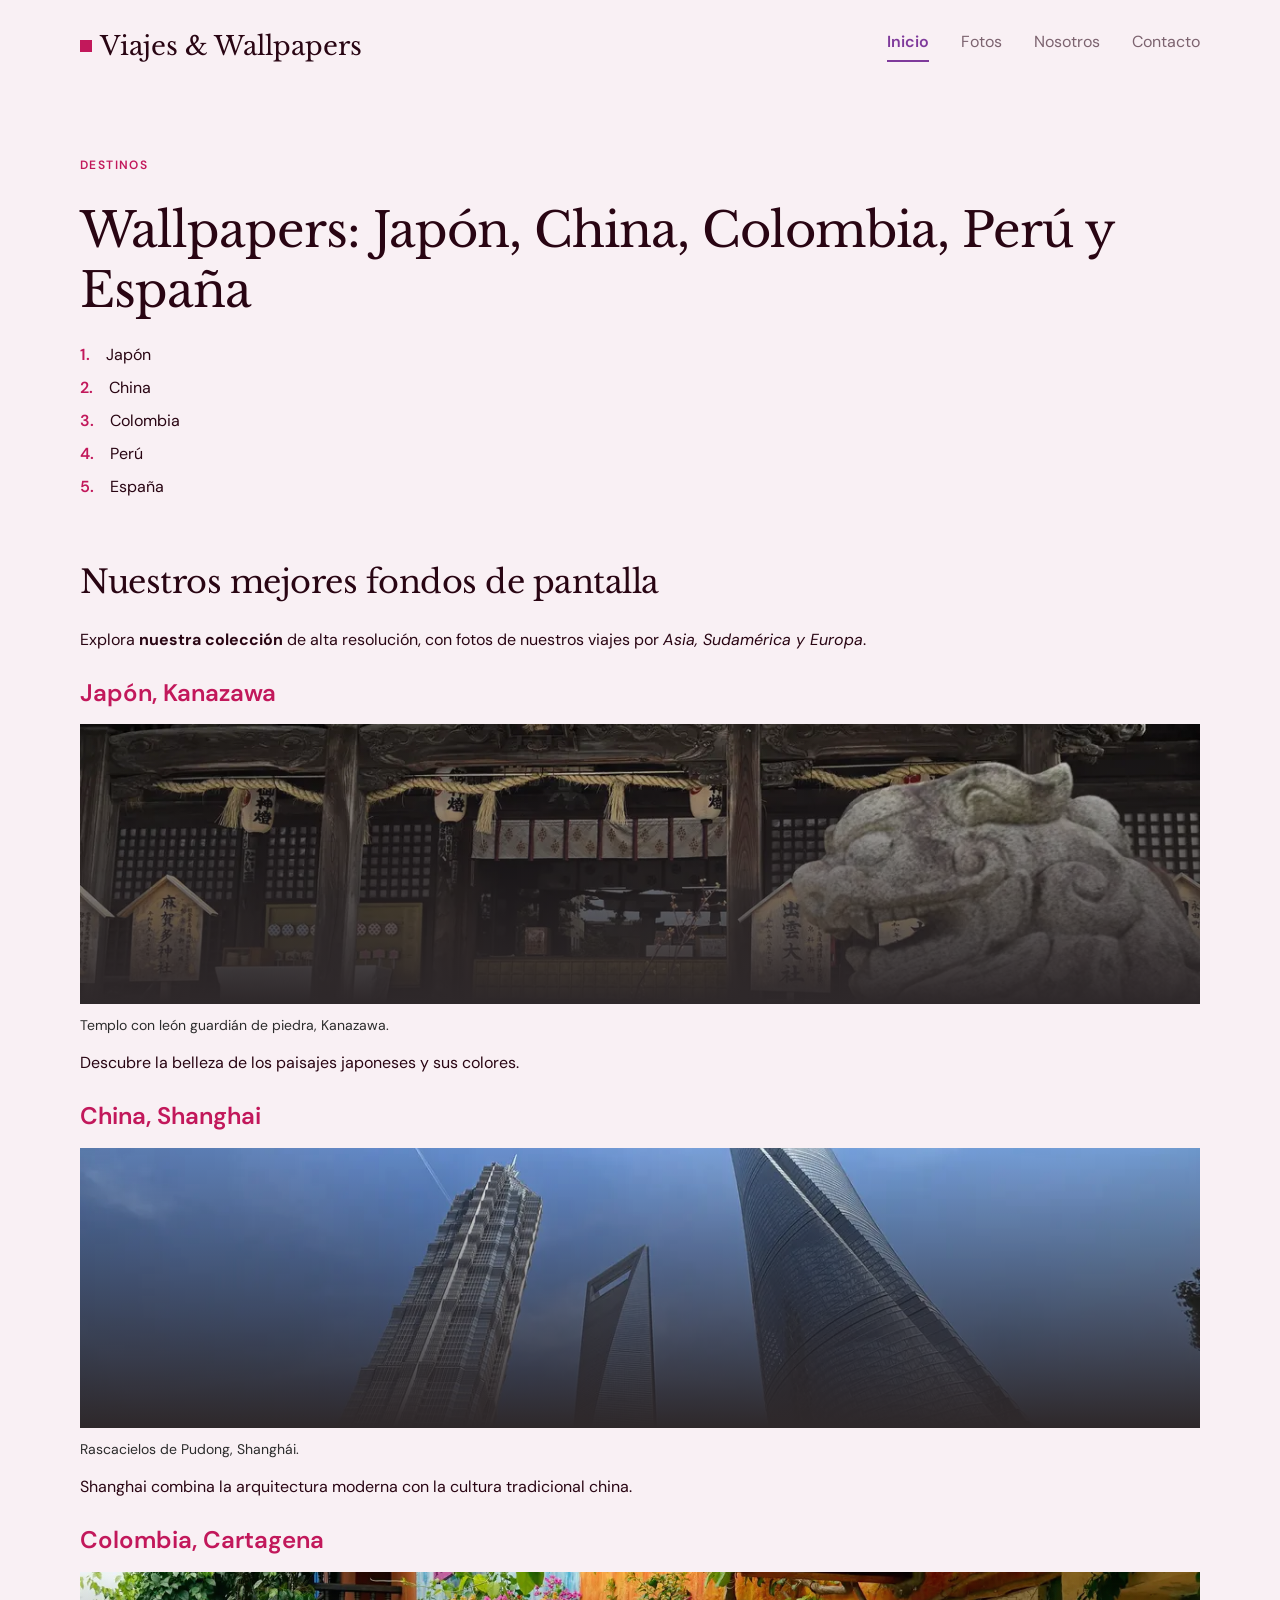
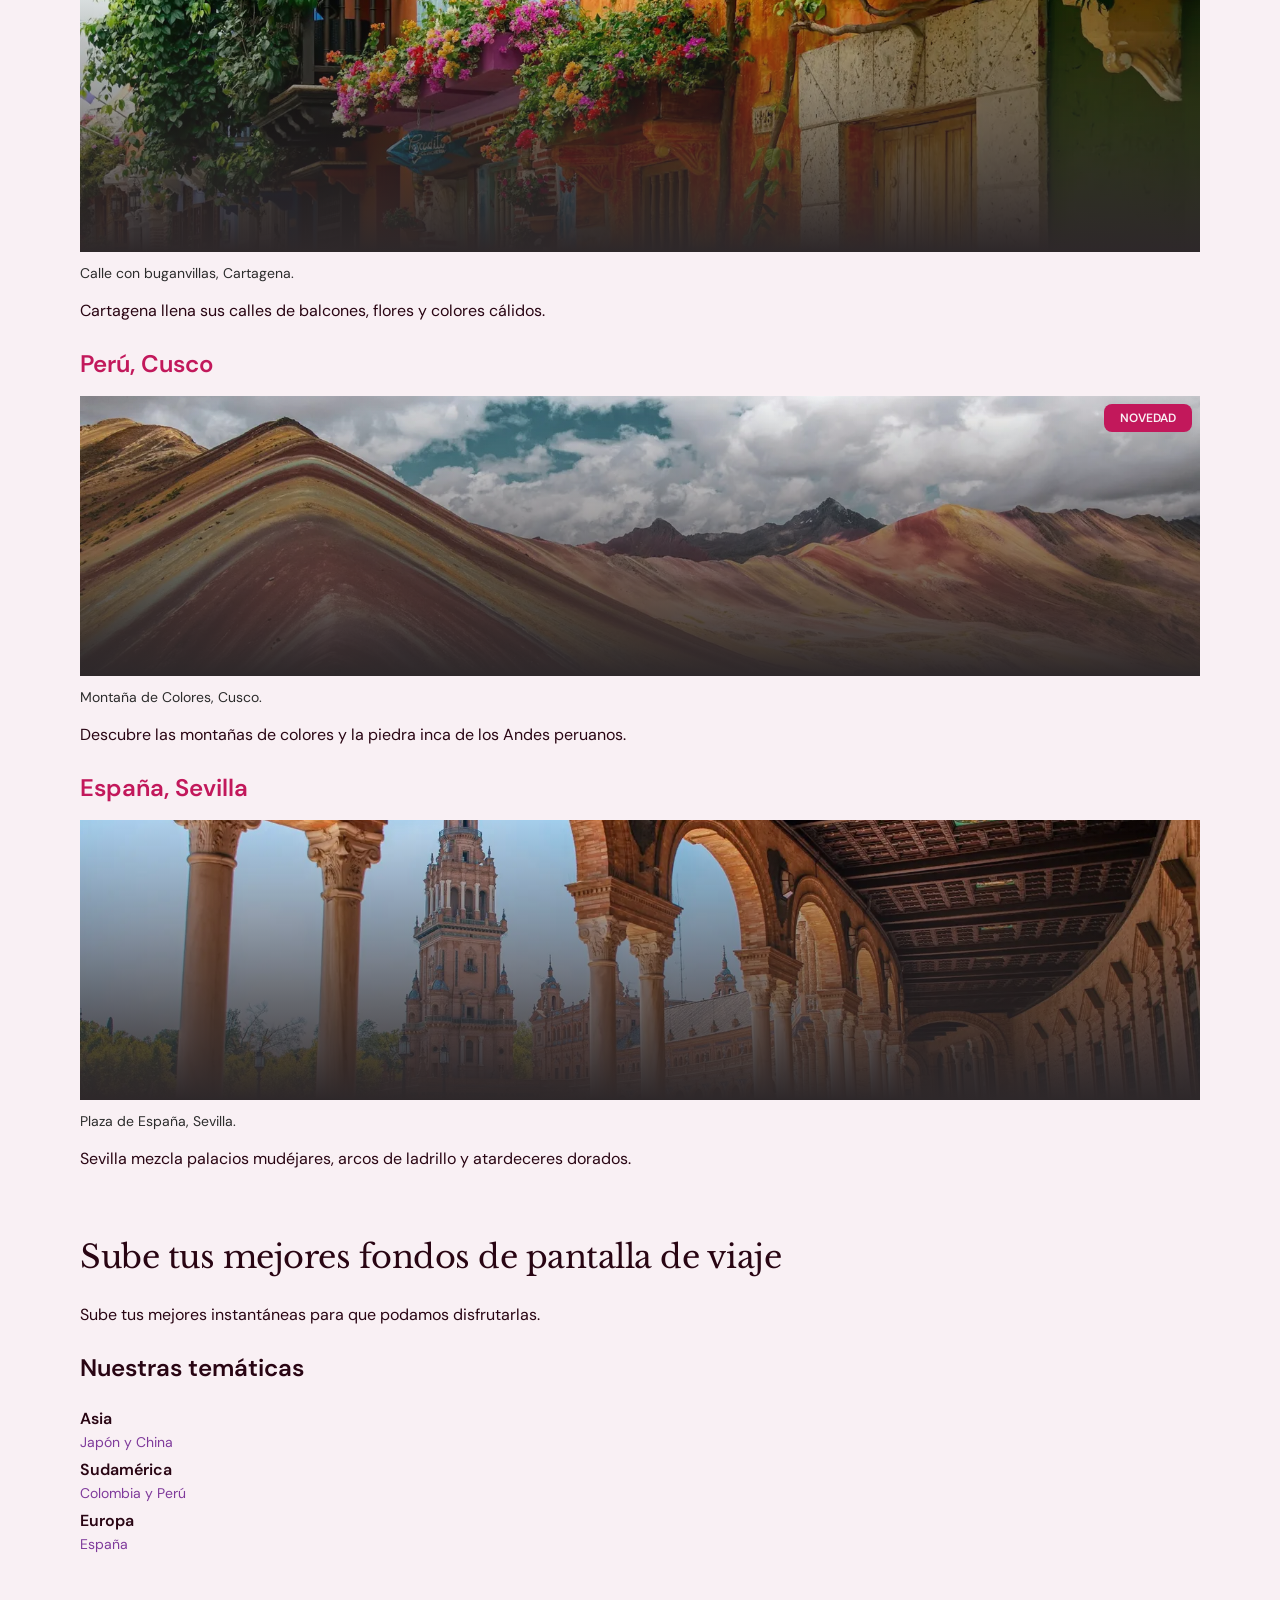
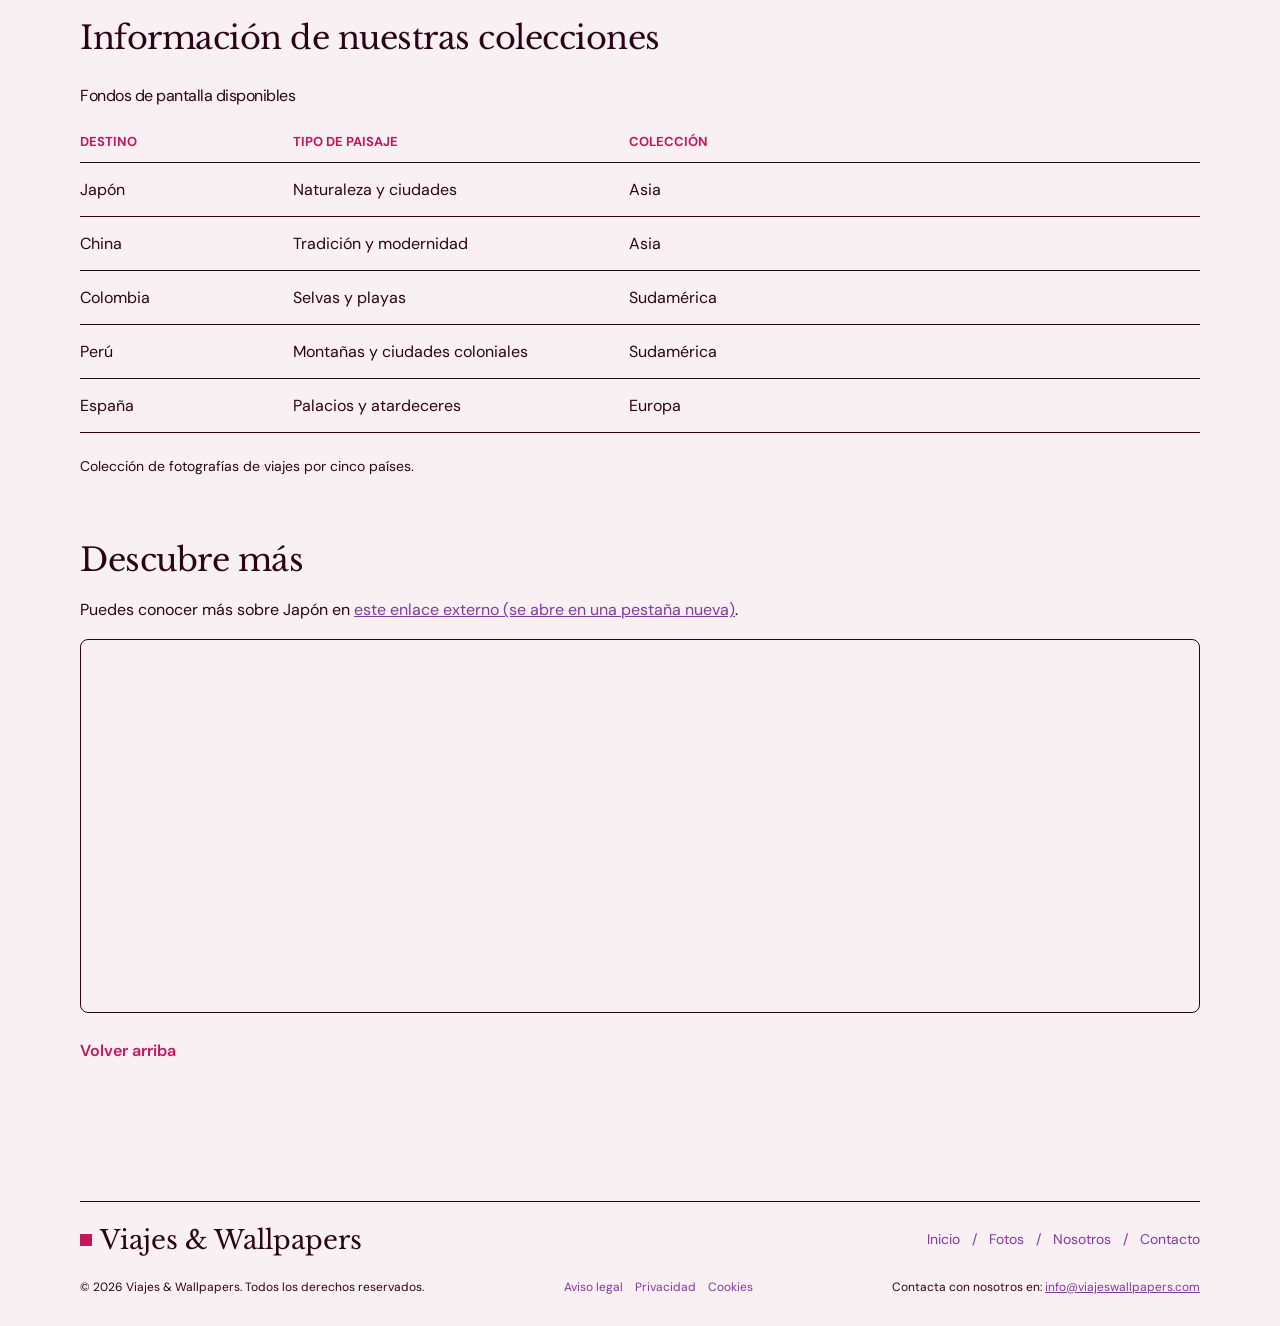
==== commit 180b2ebd: "Añade a Julinho Ghair al equipo y lleva los créditos al README La web presenta todas las fotografías" ====
--- a/index.html
+++ b/index.html
@@ -2,8 +2,9 @@
 <!--
   Viajes &amp; Wallpapers · Inicio (index.html)
   Práctica UT1 · Diseño de Interfaces Web · 2.º DAW · IES Juan de la Cierva
-  Diseño: frame «Inicio · Ordenador» de Figma (grupo «Pantallas»).
-  Estructura con Grid en el body y componentes con Flexbox; estilos en css/estilos.css.
+  Portada, según nuestro diseño de Figma (Inicio, en ordenador y en móvil).
+  Aquí están las tarjetas con la etiqueta «Novedad» (pasos 5 y 6) y la tabla y el mapa (paso 7).
+  Cabecera, menú y pie son los mismos que en plantilla.html (paso 8). Estilos en css/estilos.css.
 -->
 <html lang="es">
   <head>
@@ -13,20 +14,20 @@
       content="width=device-width, initial-scale=1" />
     <title>Inicio - Viajes &amp; Wallpapers</title>
 
-    <!-- Tipografías de la guía de estilo (Google Fonts): Libre Baskerville para títulos y DM Sans para texto. Los preconnect adelantan la conexión para que carguen antes -->
+    <!-- Tipografías de nuestra guía de estilo (paso 2): Libre Baskerville para títulos y DM Sans para texto, desde Google Fonts. Este enlace va antes de estilos.css y los preconnect adelantan la conexión. Si cambiáis de fuente, cambiad este enlace en todas las páginas y las variables de fuente del CSS -->
     <link rel="preconnect" href="https://fonts.googleapis.com" />
     <link rel="preconnect" href="https://fonts.gstatic.com" crossorigin />
     <link
       rel="stylesheet"
       href="https://fonts.googleapis.com/css2?family=DM+Sans:ital,wght@0,400;0,600;0,700;1,400&amp;family=Libre+Baskerville:ital,wght@0,400;0,700;1,400&amp;display=swap" />
-    <!-- Una sola hoja de estilos externa para toda la web (nada de CSS en línea) -->
+    <!-- Hoja de estilos única de la web (paso 1). Todo el estilo va en css/estilos.css: no uséis style= ni bloques style -->
     <link rel="stylesheet" href="css/estilos.css" />
-    <!-- Favicon: el cuadrado primario de la marca (símbolo de Figma) -->
+    <!-- Icono de la pestaña: el cuadrado de nuestra marca -->
     <link rel="icon" href="img/icono/favicon.svg" type="image/svg+xml" />
   </head>
 
   <body id="arriba">
-    <!-- CABECERA (área «cabecera» del grid del body): marca que enlaza a la portada -->
+    <!-- CABECERA: zona «cabecera» del grid del body (paso 3). La marca enlaza siempre a la portada -->
     <header class="cabecera">
       <a class="marca" href="index.html">
         <span class="marca__simbolo"></span>
@@ -34,7 +35,7 @@
       </a>
     </header>
 
-    <!-- MENÚ (área «menu» del grid): nav con ul en Flexbox, paso 2 del enunciado. aria-current="page" indica la página actual a los lectores de pantalla -->
+    <!-- MENÚ (paso 4): zona «menu» del grid, con display: flex en el ul. aria-current="page" va en el enlace de la página en la que estamos y es lo que la marca como activa. Si añadís una página al menú, añadid su li en todas las páginas y en plantilla.html -->
     <nav class="menu" aria-label="Menú principal">
       <ul>
         <li><a href="index.html" aria-current="page">Inicio</a></li>
@@ -44,9 +45,9 @@
       </ul>
     </nav>
 
-    <!-- CONTENIDO PRINCIPAL (área «principal» del grid): un solo main y un solo h1 por página -->
+    <!-- CONTENIDO PRINCIPAL: zona «principal» del grid. Un solo main y un solo h1 por página, con los títulos en orden (h1, h2, h3) sin saltar niveles -->
     <main class="principal">
-      <!-- PRESENTACIÓN: antetítulo, único h1 de la página y lista ordenada de los cinco destinos. El antetítulo lleva .antetitulo--escritorio porque el frame móvil de Figma no lo tiene (se oculta por debajo de 768 px) -->
+      <!-- PRESENTACIÓN: único h1 de la página y lista de los cinco destinos. El antetítulo «Destinos» solo se ve en ordenador: en móvil lo oculta el CSS (sección 17) -->
       <section class="seccion">
         <p class="antetitulo antetitulo--escritorio">Destinos</p>
         <h1>Wallpapers: Japón, China, Colombia, Perú y España</h1>
@@ -59,16 +60,15 @@
         </ol>
       </section>
 
-      <!-- FONDOS DE PANTALLA: sección con h2 y las tarjetas de cada destino -->
+      <!-- FONDOS DE PANTALLA: un h2, una introducción y las tarjetas de los destinos -->
       <section class="seccion">
         <h2>Nuestros mejores fondos de pantalla</h2>
         <p>
           Explora <strong>nuestra colección</strong> de alta resolución, con
-          fotos de nuestros viajes y de fotógrafos de Unsplash, por
-          <em>Asia, Sudamérica y Europa</em>.
+          fotos de nuestros viajes por <em>Asia, Sudamérica y Europa</em>.
         </p>
 
-        <!-- TARJETAS (paso 3): div.tarjetas con un article.tarjeta por destino, apiladas a todo el ancho como en Figma. Cada article lleva su h3, que mantiene el orden de títulos (h1 > h2 > h3). La de Perú, galería nueva, lleva la etiqueta «Novedad» (paso 4). Cada foto es un figure con figcaption y un alt que describe lo que se ve; las fotos son las mismas que en las galerías de Fotos -->
+        <!-- TARJETAS (paso 5): div.tarjetas con un article.tarjeta por destino. Para añadir una, copiad un article entero y cambiad h3, foto, alt, pie de foto y texto (el alt describe lo que se ve en la foto). ETIQUETA «NOVEDAD» (paso 6): es el span.etiqueta de Perú; para ponerla en otra tarjeta, moved el span a esa tarjeta -->
         <div class="tarjetas">
           <article class="tarjeta">
             <h3>Japón, Kanazawa</h3>
@@ -139,7 +139,7 @@
         </div>
       </section>
 
-      <!-- SUBE TUS FONDOS: lista anidada de la UT0 (ul dentro de li): continentes y, dentro, sus países -->
+      <!-- SUBE TUS FONDOS: lista anidada de la UT0 (un ul dentro de cada li). Para un país nuevo, añadid su li dentro de su continente: la «y» entre países la pone el CSS -->
       <section class="seccion">
         <h2>Sube tus mejores fondos de pantalla de viaje</h2>
         <p>Sube tus mejores instantáneas para que podamos disfrutarlas.</p>
@@ -169,7 +169,7 @@
         </ul>
       </section>
 
-      <!-- TABLA DE COLECCIONES (paso 5): tabla de datos de la UT0, que el enunciado obliga a conservar, con caption, th con scope y colspan en el tfoot; estilo solo desde el CSS. Una fila por país; la colección se repite en cada fila (sin rowspan) para que las líneas crucen la tabla, como en Figma -->
+      <!-- TABLA DE COLECCIONES (paso 7): la tabla de la UT0, con caption, th con scope="col" y la nota final con colspan. Todo su estilo está en el CSS. Para un país nuevo, añadid un tr en el tbody con la colección escrita en su fila (sin rowspan) -->
       <section class="seccion">
         <h2>Información de nuestras colecciones</h2>
         <table>
@@ -218,7 +218,7 @@
         </table>
       </section>
 
-      <!-- DESCUBRE MÁS: enlace externo (rel="noopener" por seguridad al abrir otra pestaña; el propio texto avisa de que se abre en una pestaña nueva, para no sorprender al usuario) e iframe de OpenStreetMap con title, paso 6 del enunciado. loading="lazy" retrasa la carga del mapa hasta que se acerca a la pantalla. «Volver arriba» enlaza al id="arriba" del body -->
+      <!-- DESCUBRE MÁS: enlace externo y mapa (paso 7). El enlace abre otra pestaña: lleva rel="noopener" por seguridad y lo avisa en el texto para no sorprender a nadie. El iframe de OpenStreetMap necesita su title, que es lo que lee el lector de pantalla; loading="lazy" retrasa su carga hasta que se acerca a la pantalla. «Volver arriba» lleva al id="arriba" del body -->
       <section class="seccion seccion--compacta">
         <h2>Descubre más</h2>
         <p>
@@ -237,7 +237,7 @@
       </section>
     </main>
 
-    <!-- PIE (área «pie» del grid): igual en todas las páginas, paso 8 del enunciado, con los enlaces legales -->
+    <!-- PIE (paso 8): zona «pie» del grid, igual en todas las páginas, con los enlaces legales. Si cambiáis algo del pie, cambiadlo en todas las páginas y en plantilla.html -->
     <footer class="pie">
       <div class="pie__fila">
         <a class="marca" href="index.html">
--- a/css/estilos.css
+++ b/css/estilos.css
@@ -2,9 +2,15 @@
    VIAJES & WALLPAPERS · estilos.css
    Práctica UT1 · Diseño de Interfaces Web · 2.º DAW · IES Juan de la Cierva
 
-   Una sola hoja de estilos para todas las páginas. Todos los colores,
-   fuentes, tamaños y espacios salen de las variables del :root
-   (la guía de estilo de Figma), así que se cambian en un único sitio.
+   Una sola hoja de estilos para todas las páginas (paso 1 del enunciado).
+   Antes de tocar nada, leed esto:
+   - Colores, fuentes, tamaños y espacios salen SIEMPRE de las variables del
+     :root (sección 0). Si queréis cambiar un color o un tamaño, cambiad la
+     variable y se actualiza en toda la web. No escribáis valores a mano.
+   - Grid para la estructura de la página y para las cuadrículas; Flexbox
+     para los componentes de una dimensión (menú, tarjetas, pie…).
+   - El único position: absolute es la etiqueta «Novedad» (sección 6).
+   - Si añadís una sección nueva, añadidla también a este índice.
 
    ÍNDICE
     0. VARIABLES (guía de estilo)
@@ -28,27 +34,30 @@
    ========================================================================== */
 
 /* ==========================================================================
-   0. VARIABLES (guía de estilo)
-   Valores tomados de Figma (modo claro, grupo «Pantallas»). Usar siempre
-   var(--nombre): nada de colores, fuentes ni medidas escritos a mano.
+   0. VARIABLES (guía de estilo) · paso 2 del enunciado
+   Nuestra guía de estilo de Figma pasada a variables. Las cuatro del
+   enunciado (--color-primario, --color-fondo, --color-acento, --color-texto)
+   y --espacio, más las que hemos necesitado para tipografía y tamaños.
+   Usadlas siempre con var(--nombre). Si necesitáis un valor que no está,
+   hablad con el grupo antes de crear una variable nueva.
    ========================================================================== */
 :root {
 
-    /* COLORES
-       Contraste medido con la fórmula WCAG. Mínimo: 4,5:1 texto normal,
-       3:1 texto grande e iconos. */
-    --color-fondo: #F9F0F4;            /* Fondo de la página (FondoClaro) */
-    --fondo-oscuro: #2E282A;           /* Fondos oscuros y degradados de las fotos (FondoOscuro) */
+    /* COLORES. Si cambiáis uno, revisad que el texto siga cumpliendo el
+       contraste mínimo: 4,5:1 en texto normal y 3:1 en texto grande e iconos */
+    --color-fondo: #F9F0F4;            /* Fondo de todas las páginas */
+    --fondo-oscuro: #2E282A;           /* Fondos oscuros y degradados sobre las fotos */
     --color-primario: #C2185B;         /* Marca, títulos de tarjeta, botón y foco. 5,3:1 sobre el fondo */
     --color-acento: #7F3A9B;           /* Enlaces y página activa del menú. 6,3:1 sobre el fondo */
-    --color-texto: #290513;            /* Texto principal (TextoSobreClaro). 16,7:1 sobre el fondo */
-    --texto-fondo-oscuro: #ECE9EA;     /* Texto sobre fondo oscuro (TextoSobreOscuro). 12:1 sobre --fondo-oscuro */
-    --color-texto-suave: #7C636F;      /* Opciones inactivas del menú. 4,9:1 (en Figma, opacidad 24 %: solo 1,7:1) */
-    --color-texto-secundario: #2C2C2C; /* Pies de foto y antetítulos de tarjeta. 12,5:1 sobre el fondo */
-    --color-linea-suave: #BAC1B5;      /* Líneas divisorias del frame móvil (decorativas, sin texto) */
-    /* Texto claro sobre el primario (thead, botón, etiqueta): 5,3:1 */
-
-    /* TIPOGRAFÍAS (Google Fonts, enlazadas en el <head>) */
+    --color-texto: #290513;            /* Texto principal. 16,7:1 sobre el fondo */
+    --texto-fondo-oscuro: #ECE9EA;     /* Texto claro sobre --fondo-oscuro (12:1) */
+    --color-texto-suave: #7C636F;      /* Opciones inactivas del menú. 4,9:1: no lo aclaréis más */
+    --color-texto-secundario: #2C2C2C; /* Pies de foto y antetítulos de tarjeta. 12,5:1 */
+    --color-linea-suave: #BAC1B5;      /* Líneas divisorias en móvil (decorativas, nunca para texto) */
+    /* El texto claro sobre el primario (thead, botón, etiqueta) usa --color-fondo: 5,3:1 */
+
+    /* TIPOGRAFÍAS. Se cargan desde Google Fonts con el <link> del <head> de
+       cada página: si cambiáis una fuente, cambiad también ese enlace */
     --fuente-expresiva: 'Libre Baskerville', serif; /* Títulos h1 y h2, marca y cifras */
     --fuente-funcional: 'DM Sans', sans-serif;      /* Texto, menú, botones y h3 */
 
@@ -67,24 +76,25 @@
     --tamano-pequeno: 14px;            /* Pies de foto, pie de página, índice */
     --tamano-mini: 12px;               /* Antetítulos, migas y textos legales */
     --tamano-cabecera-tabla: 13px;     /* th de la tabla */
-    --tamano-h2-movil: 28px;           /* Frame «Inicio · Móvil» */
-    --tamano-h3-movil: 20px;           /* Frame «Inicio · Móvil» */
-
-    /* INTERLINEADOS (alto de línea de Figma / tamaño de letra) */
-    --interlineado-titulo: 1.25;       /* h1: 60 / 48 */
-    --interlineado-h2: 1.3125;         /* h2: 42 / 32 */
-    --interlineado-h3: 1.3333;         /* h3: 32 / 24 */
-    --interlineado-h2-movil: 1.3571;   /* h2 en móvil: 38 / 28 */
-    --interlineado-texto: 1.625;       /* Texto: 26 / 16 (supera el mínimo recomendado de 1,5) */
-
-    /* ESPACIADO ENTRE LETRAS (tracking de Figma) */
+    --tamano-h2-movil: 28px;           /* Solo en móvil (sección 17) */
+    --tamano-h3-movil: 20px;           /* Solo en móvil (sección 17) */
+
+    /* INTERLINEADOS (alto de línea / tamaño de letra) */
+    --interlineado-titulo: 1.25;       /* h1 */
+    --interlineado-h2: 1.3125;         /* h2 */
+    --interlineado-h3: 1.3333;         /* h3. Ojo: lo usa también la etiqueta «Novedad» */
+    --interlineado-h2-movil: 1.3571;   /* h2 en móvil */
+    --interlineado-texto: 1.625;       /* Texto: por encima del mínimo recomendado de 1,5 */
+
+    /* ESPACIADO ENTRE LETRAS */
     --letras-h1: -1px;
     --letras-h2: -0.5px;
     --letras-etiqueta: 1.4px;          /* Antetítulos en mayúsculas */
 
     /* ESPACIADOS: escala de 8 px con medios pasos de 4 px para detalles finos.
-       Todos derivan de --espacio, así que la escala se cambia en una línea. */
-    --espacio: 8px;                    /* Unidad base (variable que pide el enunciado) */
+       Todos se calculan a partir de --espacio: si cambiáis --espacio, cambia
+       toda la escala a la vez. Usad estas en vez de escribir px sueltos */
+    --espacio: 8px;                    /* Unidad base (la que pide el enunciado) */
     --espacio-mitad: calc(var(--espacio) / 2);  /*  4 px */
     --espacio-1-5: calc(var(--espacio) * 1.5);  /* 12 px */
     --espacio-2: calc(var(--espacio) * 2);      /* 16 px */
@@ -95,30 +105,32 @@
     --espacio-8: calc(var(--espacio) * 8);      /* 64 px */
     --espacio-10: calc(var(--espacio) * 10);    /* 80 px */
     --espacio-12: calc(var(--espacio) * 12);    /* 96 px */
-    --margen-lateral: var(--espacio-10);        /* Margen de página: 80 px (24 px en móvil) */
+    --margen-lateral: var(--espacio-10);        /* Margen de página: 80 px (24 px en móvil, sección 17) */
 
     /* BORDES, RADIOS Y FOCO */
     --borde: 1px;                      /* Líneas divisorias y bordes de tarjeta */
     --borde-grueso: 2px;               /* Barra del menú y anillo de foco */
     --radio: 8px;                      /* Esquinas de botón, tarjetas y campos */
-    --separacion-foco: 3px;            /* Hueco entre el control y su anillo de foco (Figma) */
+    --separacion-foco: 3px;            /* Hueco entre el control y su anillo de foco */
 
     /* TAMAÑOS DE COMPONENTES */
-    --objetivo-tactil: 44px;           /* Alto mínimo de enlaces y campos (accesibilidad táctil) */
-    --altura-boton: 48px;              /* Botón principal de Figma */
-    --tamano-icono: 24px;              /* Retícula de los iconos Lucide */
+    --objetivo-tactil: 44px;           /* Alto mínimo de enlaces y campos: no lo bajéis (accesibilidad) */
+    --altura-boton: 48px;              /* Botón principal */
+    --tamano-icono: 24px;              /* Iconos de las galerías y checks */
     --tamano-simbolo: 12px;            /* Cuadrado de la marca */
-    --ancho-maximo: 1440px;            /* Ancho del diseño de escritorio */
+    --ancho-maximo: 1440px;            /* Ancho máximo de la página en pantallas grandes */
 
 }
 
 /* ==========================================================================
    1. BASE
-   Estilos de partida para toda la web: tipografía de los títulos, imágenes
-   fluidas, color de los enlaces y foco visible en todos los controles
-   (accesibilidad: no se quita el contorno del foco, se sustituye por el de Figma).
-   ========================================================================== */
-/* El ancho incluye padding y borde: los cálculos de tamaño son más fáciles */
+   Estilos de partida para toda la web: quitamos los márgenes por defecto
+   del navegador (los espacios los ponemos nosotros con gap), damos la
+   tipografía de los títulos, hacemos las imágenes fluidas y dejamos un foco
+   visible en todo lo interactivo. No quitéis el outline del foco sin poner
+   otro: quien navega con teclado lo necesita para saber dónde está.
+   ========================================================================== */
+/* box-sizing: el ancho incluye padding y borde, así los tamaños cuadran */
 *,
 *::before,
 *::after {
@@ -175,7 +187,7 @@
     color: var(--color-primario);
 }
 
-/* Foco visible en todo lo interactivo (no se quita el outline, se cambia) */
+/* Foco visible: anillo primario. Si añadís otro tipo de control, sumadlo aquí */
 a:focus-visible,
 button:focus-visible,
 input:focus-visible,
@@ -186,23 +198,25 @@
 }
 
 /* ==========================================================================
-   2. ESTRUCTURA DE LA PÁGINA (Grid)
-   Paso 1 del enunciado. Grid es un sistema bidimensional (filas y columnas),
-   ideal para la estructura general. Con grid-template-areas cada zona tiene un
-   nombre (cabecera, menu, principal, pie) y se coloca con grid-area.
-   Las columnas van en fr (fracciones del espacio libre), nunca en px fijos.
+   2. ESTRUCTURA DE LA PÁGINA (Grid) · paso 3 del enunciado
+   Usamos Grid porque la página es un reparto en dos dimensiones (filas y
+   columnas). Con grid-template-areas cada zona tiene un nombre y cada
+   etiqueta dice dónde va con grid-area. Columnas en fr, nunca en px fijos.
+   Arriba, marca y menú comparten fila, según nuestro diseño de Figma.
+   Estas cuatro clases (.cabecera, .menu, .principal, .pie) tienen que estar
+   en todas las páginas: vienen ya puestas en plantilla.html.
    ========================================================================== */
 body {
     display: grid;
-    /* Dos columnas iguales: marca a la izquierda y menú a la derecha (Figma) */
+    /* Dos columnas iguales: marca a la izquierda y menú a la derecha */
     grid-template-columns: 1fr 1fr;
-    /* Mapa visual de la página: cada palabra es una zona con nombre */
+    /* Mapa de la página: cada palabra es una zona con nombre */
     grid-template-areas:
         "cabecera menu"
         "principal principal"
         "pie pie";
     column-gap: var(--espacio-4);
-    /* max-width en vez de width: la página se estrecha en pantallas pequeñas */
+    /* max-width en vez de width: en pantallas pequeñas la página se estrecha */
     max-width: var(--ancho-maximo);
     margin: 0 auto;
     padding-inline: var(--margen-lateral);
@@ -214,7 +228,6 @@
     text-align: left;
 }
 
-/* Cada zona se coloca en su área del grid por nombre */
 .cabecera {
     grid-area: cabecera;
 }
@@ -233,8 +246,8 @@
 
 /* ==========================================================================
    3. CABECERA
-   Marca de Figma: cuadrado primario + nombre en Libre Baskerville.
-   Flexbox (una dimensión) alinea el símbolo y el texto en fila.
+   La marca: cuadrado del color primario + nombre de la web, que enlaza a la
+   portada. Flexbox los alinea en fila. La misma .marca se reutiliza en el pie.
    ========================================================================== */
 .cabecera {
     display: flex;
@@ -264,11 +277,13 @@
 }
 
 /* ==========================================================================
-   4. MENÚ
-   Paso 2 del enunciado: display: flex en el ul. Flexbox coloca las opciones
-   en fila con gap. Cada enlace mide al menos 44 px de alto (zona táctil).
-   La página actual se marca con aria-current y se distingue por color, peso
-   y barra inferior: nunca solo por color.
+   4. MENÚ · paso 4 del enunciado
+   display: flex va en el ul (el contenedor), no en los li. Cada enlace mide
+   al menos 44 px de alto para poder pulsarlo con el dedo.
+   La página actual se marca en el HTML con aria-current="page" y aquí se ve
+   con color, peso y una barra inferior: así no depende solo del color.
+   Para añadir una página al menú, añadid su <li> en TODAS las páginas y en
+   plantilla.html (paso 8: el menú tiene que ser igual en todas).
    ========================================================================== */
 .menu {
     display: flex;
@@ -296,7 +311,8 @@
     text-decoration: none;
 }
 
-/* Barra de estado activo, como en el componente «Opción de menú» de Figma */
+/* La barra inferior es un ::after transparente que se colorea en hover y
+   en la página actual */
 .menu a::after {
     content: "";
     width: 100%;
@@ -323,8 +339,11 @@
 
 /* ==========================================================================
    5. CONTENIDO PRINCIPAL
-   Las secciones se apilan con Flexbox en columna y se separan con gap
-   (traducción directa del Auto layout de Figma). Sin <br> para separar.
+   Las secciones del main se apilan con Flexbox en columna y se separan con
+   gap, igual que el Auto layout de Figma. Para separar bloques usad gap o
+   estas clases, nunca <br> ni márgenes sueltos.
+   - .seccion: bloque normal; .seccion--compacta: con menos separación.
+   - .antetitulo: texto pequeño en mayúsculas encima de un título.
    ========================================================================== */
 .principal {
     display: flex;
@@ -351,7 +370,8 @@
     text-transform: uppercase;
 }
 
-/* Lista ordenada con el número alineado al margen, como en Figma */
+/* Lista ordenada de destinos (portada y Nosotros). Quitamos los números del
+   navegador y los ponemos con un contador de CSS para poder darles color */
 .lista-destinos {
     display: flex;
     flex-direction: column;
@@ -374,8 +394,9 @@
     font-weight: var(--peso-seminegrita);
 }
 
-/* Lista anidada de la UT0 (continente > países): los países de cada
-   continente van en una línea, unidos con «y» desde el CSS (::before) */
+/* Lista anidada de temáticas (continente > países). Los países van en una
+   línea y la «y» entre ellos la pone el CSS, así que en el HTML solo hay
+   que añadir el <li> del país nuevo */
 .tematicas {
     display: flex;
     flex-direction: column;
@@ -406,8 +427,8 @@
     content: "\a0y\a0";
 }
 
-/* «Volver arriba»: enlace al id="arriba" del body. Sin subrayado (se
-   reconoce por color y peso, no solo por color); 44 px de alto táctil */
+/* «Volver arriba»: enlaza al id="arriba" del body. Sin subrayado, pero se
+   distingue por color y peso */
 .volver-arriba {
     display: inline-flex;
     align-items: center;
@@ -423,27 +444,22 @@
 }
 
 /* ==========================================================================
-   6. TARJETAS Y ETIQUETA «NOVEDAD»
-   Paso 3 del enunciado: tarjetas en un div.tarjetas con display: grid.
-   Adaptamos el ejemplo del enunciado a nuestro diseño: en Figma las tarjetas
-   van apiladas a todo el ancho (1280 × 320), así que el mínimo de minmax()
-   pasa de 250px a 100 %. Se mantiene la técnica (Grid con auto-fit y
-   minmax), pero cada tarjeta ocupa una fila, como en el diseño.
-   Dentro de cada tarjeta se usa Flexbox (una dimensión).
-   Paso 4: la etiqueta «Novedad» se superpone con position: absolute.
-   La portada tiene cinco tarjetas, una por galería; la de Perú lleva la
-   etiqueta porque es una de las galerías nuevas.
+   6. TARJETAS Y ETIQUETA «NOVEDAD» · pasos 5 y 6 del enunciado
+   Las tarjetas van en un div.tarjetas con display: grid y un article.tarjeta
+   por destino. En nuestro diseño de Figma van apiladas a todo el ancho, así
+   que en vez del minmax(250px, 1fr) del enunciado usamos minmax(100%, 1fr):
+   misma técnica, pero una tarjeta por fila. Dentro de cada tarjeta, Flexbox.
+   Para añadir una tarjeta, copiad un <article class="tarjeta"> entero en el
+   HTML (h3, figure con img y figcaption, y p) y cambiad textos, foto y alt.
    ========================================================================== */
 .tarjetas {
     display: grid;
-    /* Ejemplo del enunciado: minmax(250px, 1fr), tres columnas a 1280 px.
-       Figma (nuestro diseño) apila las tarjetas: mínimo del 100 %. */
     grid-template-columns: repeat(auto-fit, minmax(100%, 1fr));
     gap: var(--espacio-3);
 }
 
 .tarjeta {
-    /* Referencia para la .etiqueta (position: absolute) */
+    /* Referencia para colocar la .etiqueta (ver abajo) */
     position: relative;
     display: flex;
     flex-direction: column;
@@ -454,7 +470,8 @@
     color: var(--color-primario);
 }
 
-/* Foto y degradado apilados en la misma celda de Grid (sin position: absolute) */
+/* Foto y degradado oscuro en la misma celda de Grid: así los superponemos
+   sin usar position: absolute */
 .tarjeta figure {
     display: grid;
     grid-template-areas:
@@ -466,12 +483,11 @@
 .tarjeta img {
     grid-area: foto;
     width: 100%;
-    /* Proporción de Figma: 1280 × 320 (en móvil, 342 × 220) */
+    /* Foto apaisada de nuestro diseño (4:1); en móvil cambia (sección 17) */
     aspect-ratio: 4 / 1;
     object-fit: cover;
 }
 
-/* Degradado oscuro de Figma: un ::after en la misma celda que la foto */
 .tarjeta figure::after {
     content: "";
     grid-area: foto;
@@ -482,22 +498,19 @@
     grid-area: pie;
 }
 
-/* Pie de foto común (tarjetas y galerías); 12,5:1 sobre el fondo */
+/* Pie de foto, común a tarjetas y galerías */
 figcaption {
     color: var(--color-texto-secundario);
     font-size: var(--tamano-pequeno);
     line-height: normal;
 }
 
-/* Etiqueta «Novedad» (paso 4 del enunciado).
-   Es el ÚNICO position: absolute de la web, y está permitido porque no
-   maqueta nada: solo superpone una etiqueta pequeña sobre la foto.
-   absolute saca el elemento del flujo y lo coloca respecto al ancestro
-   posicionado más cercano: la .tarjeta, que por eso lleva position: relative.
-   Toda la maquetación de la web se hace con Grid y Flexbox.
-   top se calcula con las variables, sin px copiados de Figma: alto del h3
-   (tamaño × interlineado) + separación de la tarjeta (16 px) + 8 px. Así la
-   etiqueta queda 8 px dentro de la esquina superior derecha de la foto. */
+/* ETIQUETA «NOVEDAD» (paso 6 del enunciado)
+   Es el único position: absolute de la web. La tarjeta lleva position: relative
+   para que la etiqueta se coloque respecto a ella y no a la página.
+   Para moverla a otra tarjeta, basta con mover el <span class="etiqueta"> en el HTML.
+   El top depende del alto del h3: si cambiáis el tamaño o el interlineado
+   del h3, la etiqueta se mueve con él y sigue quedando sobre la foto. */
 .etiqueta {
     position: absolute;
     top: calc(var(--tamano-h3) * var(--interlineado-h3) + var(--espacio-3));
@@ -513,17 +526,15 @@
 }
 
 /* ==========================================================================
-   7. TABLA
-   Paso 5 del enunciado: tabla de datos con estilo solo desde el CSS
-   (border-collapse, bordes y padding en th y td, thead con --color-primario).
-   Adaptamos el ejemplo del enunciado a nuestro diseño de Figma: solo líneas
-   horizontales bajo cada fila y cabecera sin fondo, con el texto en primario.
-   Columnas de 220 / 360 / 220 px con 24 px de separación; las líneas ocupan
-   todo el ancho (1280 px), como en Figma.
-   Es una tabla de datos (no de maquetación), con caption y scope en los th;
-   colspan viene de la tabla de la UT0. Cinco filas, una por país; la
-   colección (Asia, Sudamérica, Europa) se repite en cada fila, sin rowspan,
-   para que todas las líneas crucen la tabla, como en Figma.
+   7. TABLA · paso 7 del enunciado
+   La tabla de colecciones de la UT0, que el enunciado nos pide conservar,
+   con todo el estilo desde aquí: border-collapse, bordes y padding en th y
+   td, y la cabecera con --color-primario. Según nuestro diseño de Figma solo
+   lleva líneas horizontales y la cabecera va sin fondo, con el texto en
+   primario. Es una tabla de datos, no de maquetación.
+   Para añadir un país, añadid un <tr> con sus tres <td> en el tbody. No
+   uséis rowspan: la colección se repite en cada fila para que todas las
+   líneas crucen la tabla de lado a lado.
    ========================================================================== */
 table {
     width: 100%;
@@ -537,8 +548,8 @@
     text-align: left;
 }
 
-/* La separación de 24 px entre columnas es el padding derecho de cada celda.
-   Solo border-bottom: las líneas horizontales del diseño, sin verticales */
+/* Solo border-bottom: líneas horizontales. La separación entre columnas es
+   el padding derecho de cada celda (la última no lo lleva) */
 th,
 td {
     padding: var(--espacio-2) var(--espacio-3) var(--espacio-2) 0;
@@ -552,8 +563,8 @@
     padding-right: 0;
 }
 
-/* Anchos de columna sobre 1280 px: (220 + 24) y (360 + 24); la tercera
-   columna se queda con el resto, y su texto empieza donde en Figma */
+/* Ancho de las dos primeras columnas en %; la tercera se queda el resto.
+   Si añadís una columna, revisad estos porcentajes */
 th:nth-child(1) {
     width: 19%;
 }
@@ -562,7 +573,6 @@
     width: 30%;
 }
 
-/* Cabecera como en Figma: sin fondo, texto primario en negrita de 13 px */
 thead {
     color: var(--color-primario);
 }
@@ -575,7 +585,7 @@
     text-transform: uppercase;
 }
 
-/* Nota final (colspan de la UT0): fuera de las líneas, como el texto de Figma */
+/* Nota final del tfoot (la celda con colspan): sin línea debajo */
 tfoot td {
     padding-top: var(--espacio-3);
     padding-bottom: 0;
@@ -584,10 +594,11 @@
 }
 
 /* ==========================================================================
-   8. MAPA (iframe)
-   Paso 6 del enunciado: iframe de OpenStreetMap con title (lo lee el lector
-   de pantalla). Ancho fluido con width: 100% y aspect-ratio, sin medidas fijas.
-   Muestra Japón, el destino del enlace externo que tiene encima.
+   8. MAPA (iframe) · paso 7 del enunciado
+   iframe de OpenStreetMap con su title, que es lo que lee el lector de
+   pantalla. Ancho al 100 % y alto por aspect-ratio, sin medidas fijas.
+   Para cambiar la zona del mapa, generad un código nuevo en OpenStreetMap
+   (Compartir → Incrustar HTML), copiad solo el src y mantened class y title.
    ========================================================================== */
 .mapa {
     width: 100%;
@@ -597,9 +608,11 @@
 }
 
 /* ==========================================================================
-   9. PIE
-   Mismo pie en todas las páginas (paso 8). Filas con Flexbox y
-   space-between (el «Space between» de Figma). Incluye los enlaces legales.
+   9. PIE · paso 8 del enunciado (mismo pie en todas las páginas)
+   Dos filas con Flexbox y justify-content: space-between (el «Space
+   between» de Figma): marca y menú del pie arriba; copyright, enlaces
+   legales y correo abajo. Si cambiáis el pie, cambiadlo en todas las
+   páginas y en plantilla.html.
    ========================================================================== */
 .pie {
     display: flex;
@@ -618,7 +631,6 @@
     gap: var(--espacio-2);
 }
 
-/* Listas de enlaces del pie (menú y legales) en fila con Flexbox */
 .pie__lista {
     display: flex;
     flex-wrap: wrap;
@@ -639,13 +651,14 @@
     text-decoration: underline;
 }
 
-/* Página legal actual: se marca con aria-current y peso, no solo con color */
+/* Las páginas legales no están en el menú principal: su enlace del pie
+   lleva aria-current="page" y se marca con seminegrita */
 .pie__lista a[aria-current="page"] {
     font-weight: var(--peso-seminegrita);
 }
 
-/* Menú del pie: barras «/» entre opciones, como en Figma. Van en el CSS
-   (::before) porque son decoración: el lector de pantalla no las anuncia */
+/* Barras «/» entre las opciones del menú del pie. Las ponemos con CSS
+   porque son decoración: así no las lee el lector de pantalla */
 .pie__lista--barras li + li::before {
     content: "/";
     margin-right: var(--espacio-1-5);
@@ -658,7 +671,6 @@
     align-items: center;
 }
 
-/* Fila legal: copyright, aviso legal, privacidad, cookies y correo */
 .pie__legal {
     font-size: var(--tamano-mini);
 }
@@ -669,9 +681,11 @@
 
 /* ==========================================================================
    10. BOTÓN PRINCIPAL
-   Componente de Figma convertido en clase reutilizable (.boton) con sus
-   4 estados: normal, hover, foco y deshabilitado. Mide 48 px de alto.
-   Se usa en «Ir a galería de Japón» (Fotos) y en «Enviar mensaje» (Contacto).
+   El componente «Botón» de nuestro Figma pasado a una clase reutilizable,
+   con sus 4 estados de la guía de estilo: normal, hover, foco y
+   deshabilitado. Vale para <a> y para <button>: basta con class="boton".
+   Ahora se usa en Fotos («Ir a galería de Japón») y en Contacto («Enviar
+   mensaje»).
    ========================================================================== */
 .boton {
     display: inline-flex;
@@ -690,22 +704,20 @@
     cursor: pointer;
 }
 
-/* Hover: fondo de texto oscuro (16,7:1 con el texto claro) */
 .boton:hover {
     border-color: var(--color-texto);
     background-color: var(--color-texto);
     color: var(--color-fondo);
 }
 
-/* Foco: anillo primario de 2 px separado 3 px, como en Figma.
-   :focus-visible lo muestra al navegar con teclado. */
+/* Foco: :focus-visible solo lo muestra al navegar con teclado */
 .boton:focus-visible {
     outline: var(--borde-grueso) solid var(--color-primario);
     outline-offset: var(--separacion-foco);
 }
 
-/* Deshabilitado: sin relleno y con borde discontinuo; se distingue por la
-   forma del borde, no solo por el color */
+/* Deshabilitado: borde discontinuo y sin relleno, para que se distinga por
+   la forma y no solo por el color */
 .boton:disabled {
     border-style: dashed;
     background-color: var(--color-fondo);
@@ -715,17 +727,19 @@
 
 /* ==========================================================================
    11. PÁGINA FOTOS: PRESENTACIÓN
-   Frame «Fotos · Ordenador». La foto va como background-image (es decorativa)
-   con dos capas encima: el degradado de Figma y una capa oscura del 25 % para
-   que el texto claro cumpla el contraste (5,4:1 en el punto más claro).
-   ========================================================================== */
-/* La presentación empieza pegada al menú, sin el margen superior del main */
+   Bloque oscuro con foto de fondo, título, resumen e índice de galerías.
+   La foto va como background-image porque es decorativa (no lleva alt).
+   Encima tiene dos capas: el degradado de nuestro diseño y una capa oscura
+   del 25 % para que el texto claro se lea bien. Si cambiáis la foto de
+   fondo (la url de .portada-fotos), comprobad que el texto se sigue leyendo.
+   ========================================================================== */
+/* Quita el margen superior del main para que el bloque empiece junto al menú */
 .principal--sin-margen {
     padding-top: 0;
 }
 
-/* Margen lateral negativo: la foto ocupa todo el ancho de la página y el
-   padding devuelve el texto a su sitio (sin position ni anchos fijos) */
+/* El margen lateral negativo hace que la foto llegue a los bordes de la
+   página, y el padding devuelve el texto a su sitio */
 .portada-fotos {
     display: flex;
     flex-direction: column;
@@ -751,12 +765,11 @@
     text-decoration: underline;
 }
 
-/* Sobre la foto oscura, el anillo de foco pasa a claro para que se vea */
+/* Sobre fondo oscuro el anillo de foco pasa a claro para que se vea */
 .portada-fotos a:focus-visible {
     outline-color: var(--color-fondo);
 }
 
-/* Migas de navegación e índice de galerías: texto claro sobre la foto */
 .migas,
 .indice-galerias {
     color: var(--texto-fondo-oscuro);
@@ -781,7 +794,7 @@
     min-height: var(--objetivo-tactil);
 }
 
-/* Título a la izquierda y resumen a la derecha, alineados por abajo (Flexbox) */
+/* Título a la izquierda y resumen a la derecha, alineados por abajo */
 .portada-fotos__propuesta {
     display: flex;
     justify-content: space-between;
@@ -797,7 +810,7 @@
     min-width: 0;
 }
 
-/* Índice de las cinco galerías: enlaces internos (#japon…) con «↓» */
+/* Índice de galerías: un <li> por galería con un enlace a su id */
 .indice-galerias {
     display: flex;
     flex-wrap: wrap;
@@ -813,8 +826,8 @@
     font-size: var(--tamano-pequeno);
 }
 
-/* Columna del resumen: base de 45 × 8 = 360 px, el ancho de Figma, sacada
-   de la escala de espacios; en móvil pasa a auto (sección 17) */
+/* Columna del resumen: no crece ni encoge (45 × --espacio); en móvil pasa
+   a ocupar todo el ancho (sección 17) */
 .portada-fotos__resumen {
     display: flex;
     flex: 0 0 calc(var(--espacio) * 45);
@@ -822,8 +835,8 @@
     gap: var(--espacio);
 }
 
-/* Caja clara con el recuento de fotos. 20 y 28 px: pasos de 8 con medio
-   paso de 4, como pide la escala */
+/* Caja clara con el número de fotos y los países. Si añadís una galería,
+   actualizad ese texto en fotos.html */
 .resumen {
     display: flex;
     flex-direction: column;
@@ -854,10 +867,12 @@
 
 /* ==========================================================================
    12. PÁGINA FOTOS: DETALLE DE CADA GALERÍA
-   Las cinco galerías (Japón, China, Colombia, Perú y España) comparten esta
-   estructura: Perú y España no tienen frame propio en Figma y reutilizan el
-   de las demás. La cabecera usa Grid con tres columnas en la proporción de
-   Figma (240 / 582 / 330) pasada a fr; dentro de cada columna, Flexbox.
+   Las cinco galerías comparten esta estructura. La cabecera usa Grid con
+   tres columnas en fr, en la proporción de nuestro diseño: número y país,
+   título y descripción, y «Qué incluye». Dentro de cada columna, Flexbox.
+   Para añadir una galería: copiad en fotos.html una <section
+   class="galeria-detalle"> entera, cambiad su id, número, icono, textos y
+   fotos, y añadidla también al índice de galerías y al resumen de arriba.
    ========================================================================== */
 .galeria-detalle {
     display: flex;
@@ -881,7 +896,7 @@
     gap: calc(var(--espacio-2) + var(--espacio-mitad));
 }
 
-/* Número de la galería (01 a 05) y su icono a los extremos (space-between) */
+/* Número de la galería a la izquierda y su icono a la derecha */
 .galeria-detalle__numero {
     display: flex;
     justify-content: space-between;
@@ -892,7 +907,7 @@
     line-height: normal;
 }
 
-/* Icono decorativo de cada galería (alt vacío en el HTML), 24 px */
+/* Iconos de img/icono/, todos del mismo estilo. Son decorativos: alt="" */
 .galeria-detalle__numero img {
     width: var(--tamano-icono);
 }
@@ -909,8 +924,8 @@
     font-weight: var(--peso-seminegrita);
 }
 
-/* «Qué incluye»: el check va en un ::before con background-image porque es
-   decoración; así no hace falta una img sin texto en cada elemento */
+/* «Qué incluye»: el check lo pone el CSS con un ::before, así en el HTML
+   cada punto es solo un <li> con su texto */
 .lista-check {
     display: flex;
     flex-direction: column;
@@ -931,10 +946,9 @@
     background: url("../img/icono/check.svg") no-repeat center / contain;
 }
 
-/* «Explora la galería de X ↓»: diferencia con Figma, que usa «↗».
-   La flecha diagonal suele indicar un enlace externo y este enlace lleva a
-   la galería de la misma página, así que usamos «↓» como en el índice de
-   galerías (usabilidad: consistencia). */
+/* «Explora la galería de X ↓». Usamos «↓» y no «↗» porque el enlace baja
+   dentro de la misma página (la flecha diagonal suele indicar un enlace
+   externo), igual que en el índice de galerías: consistencia */
 .enlace-destacado {
     display: inline-flex;
     align-items: center;
@@ -950,11 +964,12 @@
 
 /* ==========================================================================
    13. PÁGINA FOTOS: CUADRÍCULA DE FOTOS
-   Componente «Foto 01» de Figma convertido en la clase .foto, reutilizado en
-   las 60 fotos (12 por galería). La cuadrícula usa repeat(auto-fill,
-   minmax(200px, 1fr)): caben tantas columnas como permite el ancho, sin media
-   queries. auto-fill (y no auto-fit) mantiene el ancho de columna aunque una
-   galería tuviera menos fotos. Mismo ancho máximo que el texto largo (72,5 %).
+   Cada foto es un <figure class="foto"> (el componente «Foto» de nuestro
+   Figma). La cuadrícula usa repeat(auto-fill, minmax(200px, 1fr)): caben
+   tantas columnas como permite el ancho, sin media queries. Usamos
+   auto-fill y no auto-fit para que las fotos no se estiren si una galería
+   tiene pocas. Para añadir una foto, copiad un <figure class="foto"> y
+   cambiad src, alt y número del figcaption.
    ========================================================================== */
 .galeria {
     display: grid;
@@ -974,7 +989,8 @@
     border-radius: var(--radio);
 }
 
-/* Proporción de la foto del componente de Figma (188 × 88), sin alto fijo */
+/* aspect-ratio recorta todas las fotos a la misma proporción con
+   object-fit: cover, aunque los archivos tengan tamaños distintos */
 .foto img {
     grid-area: foto;
     width: 100%;
@@ -989,8 +1005,8 @@
     font-weight: var(--peso-seminegrita);
 }
 
-/* Hover: degradado sobre la foto con un ::after en la misma celda de Grid.
-   Además del color cambia el borde, así que no depende solo del color */
+/* Hover: degradado sobre la foto (un ::after en la misma celda de Grid) y
+   cambio de color del borde y del texto */
 .foto::after {
     content: "";
     grid-area: foto;
@@ -1011,9 +1027,9 @@
 
 /* ==========================================================================
    14. TEXTO LARGO
-   Líneas más cortas en los bloques de varios párrafos (legibilidad: una
-   línea demasiado larga cansa la vista). La clase .seccion--lectura se usa
-   en Nosotros, Contacto y las tres páginas legales.
+   En los bloques con varios párrafos limitamos el ancho de línea: las líneas
+   muy largas cuestan de leer. Poned class="seccion seccion--lectura" en las
+   secciones de texto (Nosotros, Contacto y las páginas legales).
    ========================================================================== */
 .seccion--lectura > p,
 .seccion--lectura > .tarjeta {
@@ -1022,10 +1038,12 @@
 
 /* ==========================================================================
    15. PÁGINA NOSOTROS
-   Sin diseño en Figma: reutiliza tarjetas, listas y tipografía de la portada.
-   ========================================================================== */
-/* Variante de tarjeta sin foto y con borde (patrón BEM: bloque--variante).
-   Se usa en el equipo de Nosotros y en la tarjeta del correo de Contacto */
+   Nosotros no tiene diseño propio en Figma: reutiliza tarjetas, listas y
+   tipografía de la portada.
+   ========================================================================== */
+/* .tarjeta--borde: tarjeta sin foto y con borde. La usamos en el equipo de
+   Nosotros y en la tarjeta del correo de Contacto. Para añadir a alguien al
+   equipo, copiad un <article class="tarjeta tarjeta--borde"> */
 .tarjeta--borde {
     padding: var(--espacio-3);
     border: var(--borde) solid var(--color-acento);
@@ -1036,7 +1054,7 @@
     color: var(--color-primario);
 }
 
-/* Glosario: lista de definiciones (dl) con el término en primario */
+/* Glosario: lista de definiciones (dl con dt y dd) */
 .glosario dl {
     display: flex;
     flex-direction: column;
@@ -1054,8 +1072,11 @@
 
 /* ==========================================================================
    16. PÁGINA CONTACTO: FORMULARIO
-   Sin diseño en Figma: estilos comunes. Cada campo tiene su label asociado
-   con for/id, 44 px de alto mínimo y foco visible (anillo primario).
+   Contacto tampoco tiene diseño propio en Figma. Cada campo es un
+   <p class="campo"> con su label y su control, unidos con for e id (si no,
+   el lector de pantalla no sabe qué es cada campo). Todos miden al menos
+   44 px de alto y tienen el foco de la sección 1. Para añadir un campo,
+   copiad un <p class="campo"> y cambiad for, id y name.
    ========================================================================== */
 .formulario {
     display: flex;
@@ -1112,12 +1133,13 @@
     border-color: var(--color-acento);
 }
 
-/* Grupo de radios (temática): fieldset anidado con borde discontinuo */
+/* Grupo de opciones (radios de temática): borde discontinuo para
+   distinguirlo del fieldset que lo contiene */
 .opciones {
     border-style: dashed;
 }
 
-/* Radio o casilla con su label en fila; 44 px de alto táctil */
+/* Radio o casilla con su label al lado (.opcion) */
 .opcion {
     display: flex;
     align-items: center;
@@ -1134,9 +1156,11 @@
 
 /* ==========================================================================
    17. RESPONSIVE (opcional en el enunciado)
-   Por debajo de 768 px se cambia solo lo necesario, según el frame
-   «Inicio · Móvil» de Figma: el grid del body pasa a una columna y se ajustan
-   márgenes, tamaños y separaciones. El escritorio no se toca.
+   Por debajo de 768 px cambiamos solo lo necesario según nuestro frame
+   móvil de Figma: el grid del body pasa a una columna, el menú se reparte
+   a lo ancho y se ajustan márgenes, tamaños y separaciones.
+   Todo lo de aquí solo afecta al móvil: lo que cambiéis fuera de este
+   bloque afecta también al móvil, así que revisad las dos vistas.
    ========================================================================== */
 @media (max-width: 768px) {
     :root {
@@ -1157,7 +1181,7 @@
         padding-block: var(--espacio-3) 0;
     }
 
-    /* Menú a lo ancho con space-between, como en Figma */
+    /* Menú a lo ancho con space-between */
     .menu {
         padding-top: var(--espacio-1-5);
     }
@@ -1194,8 +1218,8 @@
         gap: var(--espacio-1-5);
     }
 
-    /* En el frame móvil la lista de destinos de la portada va en seminegrita
-       y no lleva el antetítulo «Destinos» */
+    /* En móvil la lista de destinos de la portada va en seminegrita y el
+       antetítulo con .antetitulo--escritorio se oculta */
     .principal > .seccion:first-child .lista-destinos {
         font-weight: var(--peso-seminegrita);
     }
@@ -1204,8 +1228,8 @@
         display: none;
     }
 
-    /* Tarjetas: ya van una por fila en escritorio (minmax(100%, 1fr)), así
-       que solo cambian la separación y la proporción de la foto (342 × 220) */
+    /* Tarjetas: ya van una por fila; solo cambian la separación y la
+       proporción de la foto, más alta en móvil */
     .tarjeta {
         gap: var(--espacio-1-5);
     }
@@ -1214,12 +1238,13 @@
         aspect-ratio: 342 / 220;
     }
 
-    /* Mismo cálculo que en escritorio, con el h3 y la separación del móvil */
+    /* Mismo cálculo que en escritorio, con el h3 y la separación de móvil.
+       Si cambiáis el gap de .tarjeta en móvil, cambiadlo también aquí */
     .etiqueta {
         top: calc(var(--tamano-h3-movil) * var(--interlineado-h3) + var(--espacio-1-5) + var(--espacio));
     }
 
-    /* Temáticas: subtemas en columna con viñeta, como en el frame móvil */
+    /* Temáticas: países en columna con viñeta */
     .tematicas > li {
         gap: var(--espacio);
     }
@@ -1243,8 +1268,8 @@
         aspect-ratio: 4 / 3;
     }
 
-    /* Tabla del frame móvil: columnas de 92 / 140 px con 12 px de separación,
-       cabecera sin mayúsculas y líneas suaves */
+    /* Tabla en móvil: menos separación, cabecera sin mayúsculas, líneas
+       suaves y el país en seminegrita */
     th,
     td {
         padding-right: var(--espacio-1-5);
@@ -1275,7 +1300,7 @@
         width: 44.5%;
     }
 
-    /* En móvil, tabla, galerías, formulario y texto largo ocupan todo el ancho */
+    /* Tabla, galerías, formulario y texto largo ocupan todo el ancho */
     table,
     .galeria,
     .formulario,
@@ -1304,7 +1329,7 @@
         gap: var(--espacio-3);
     }
 
-    /* Pie en columna; textos legales a 14 px como en Figma */
+    /* Pie en columna y textos legales un poco más grandes */
     .pie {
         padding-top: var(--espacio-3);
         border-top-color: var(--color-linea-suave);
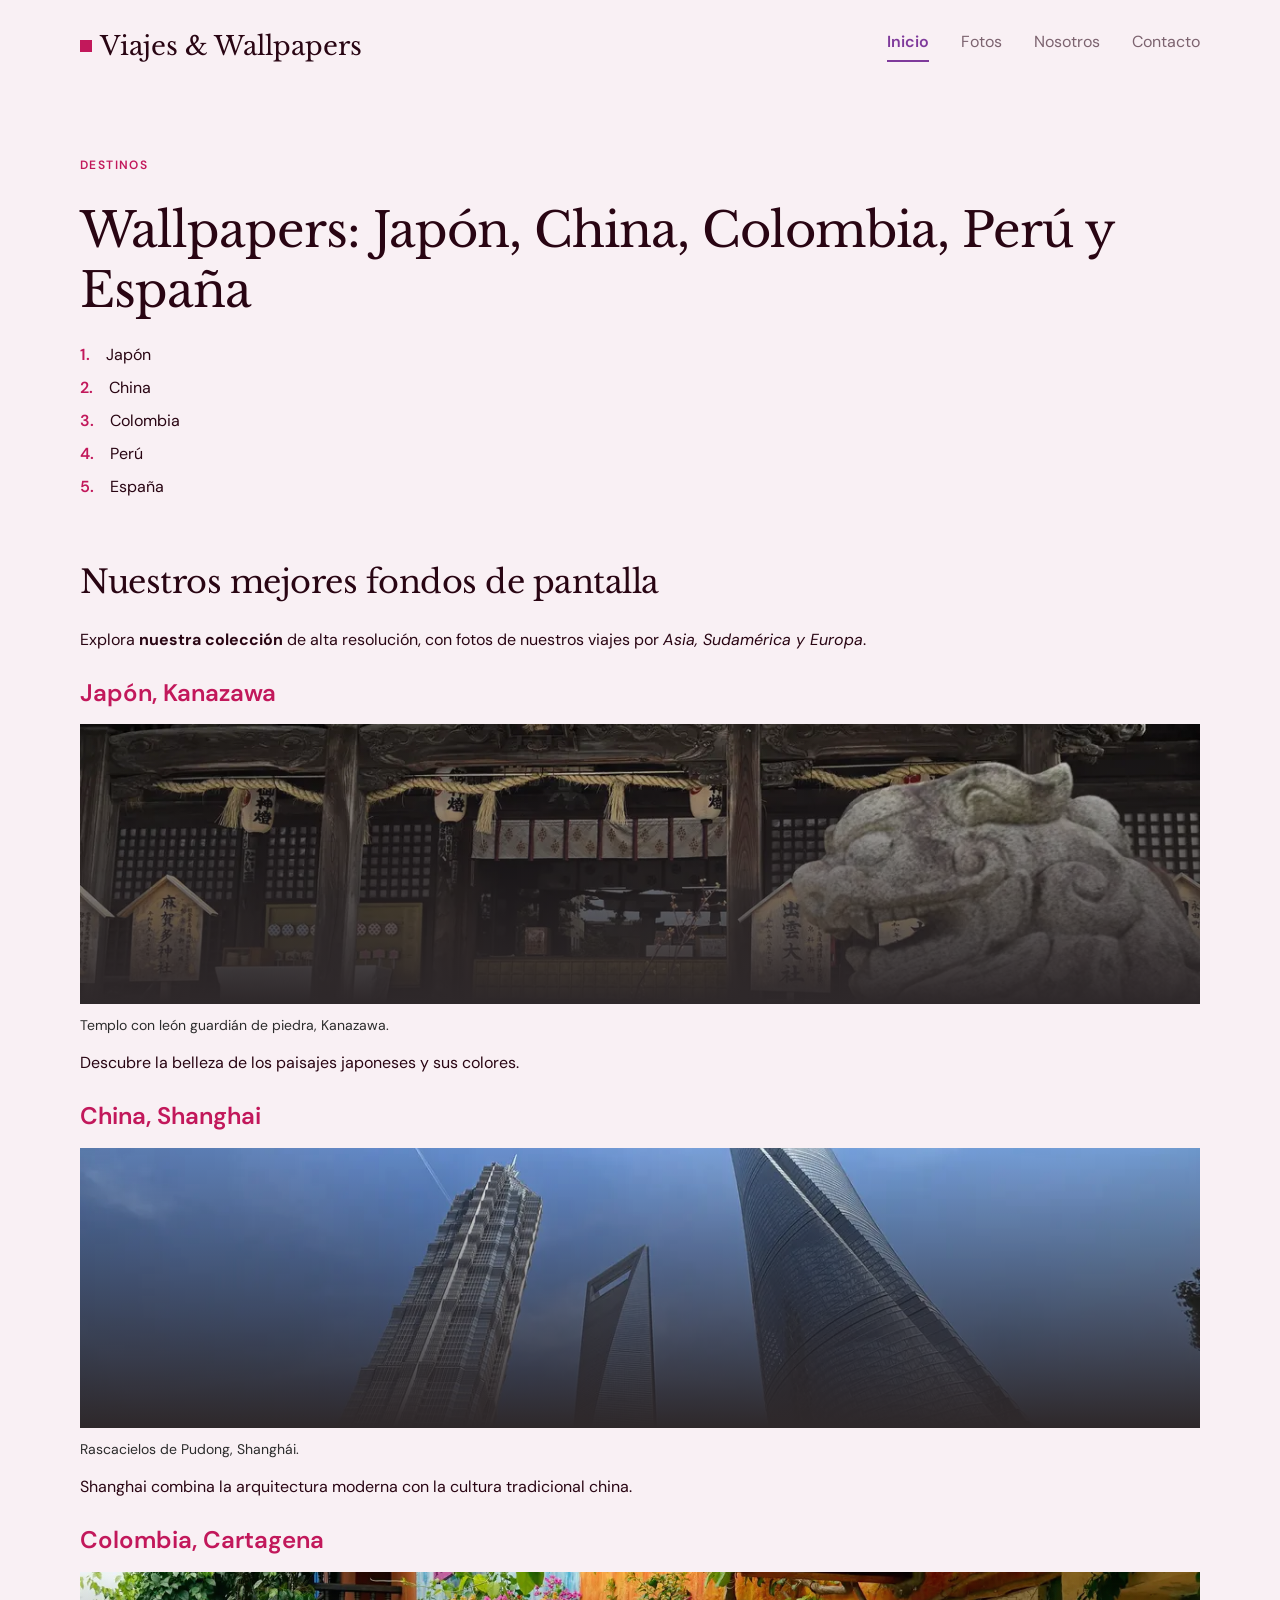
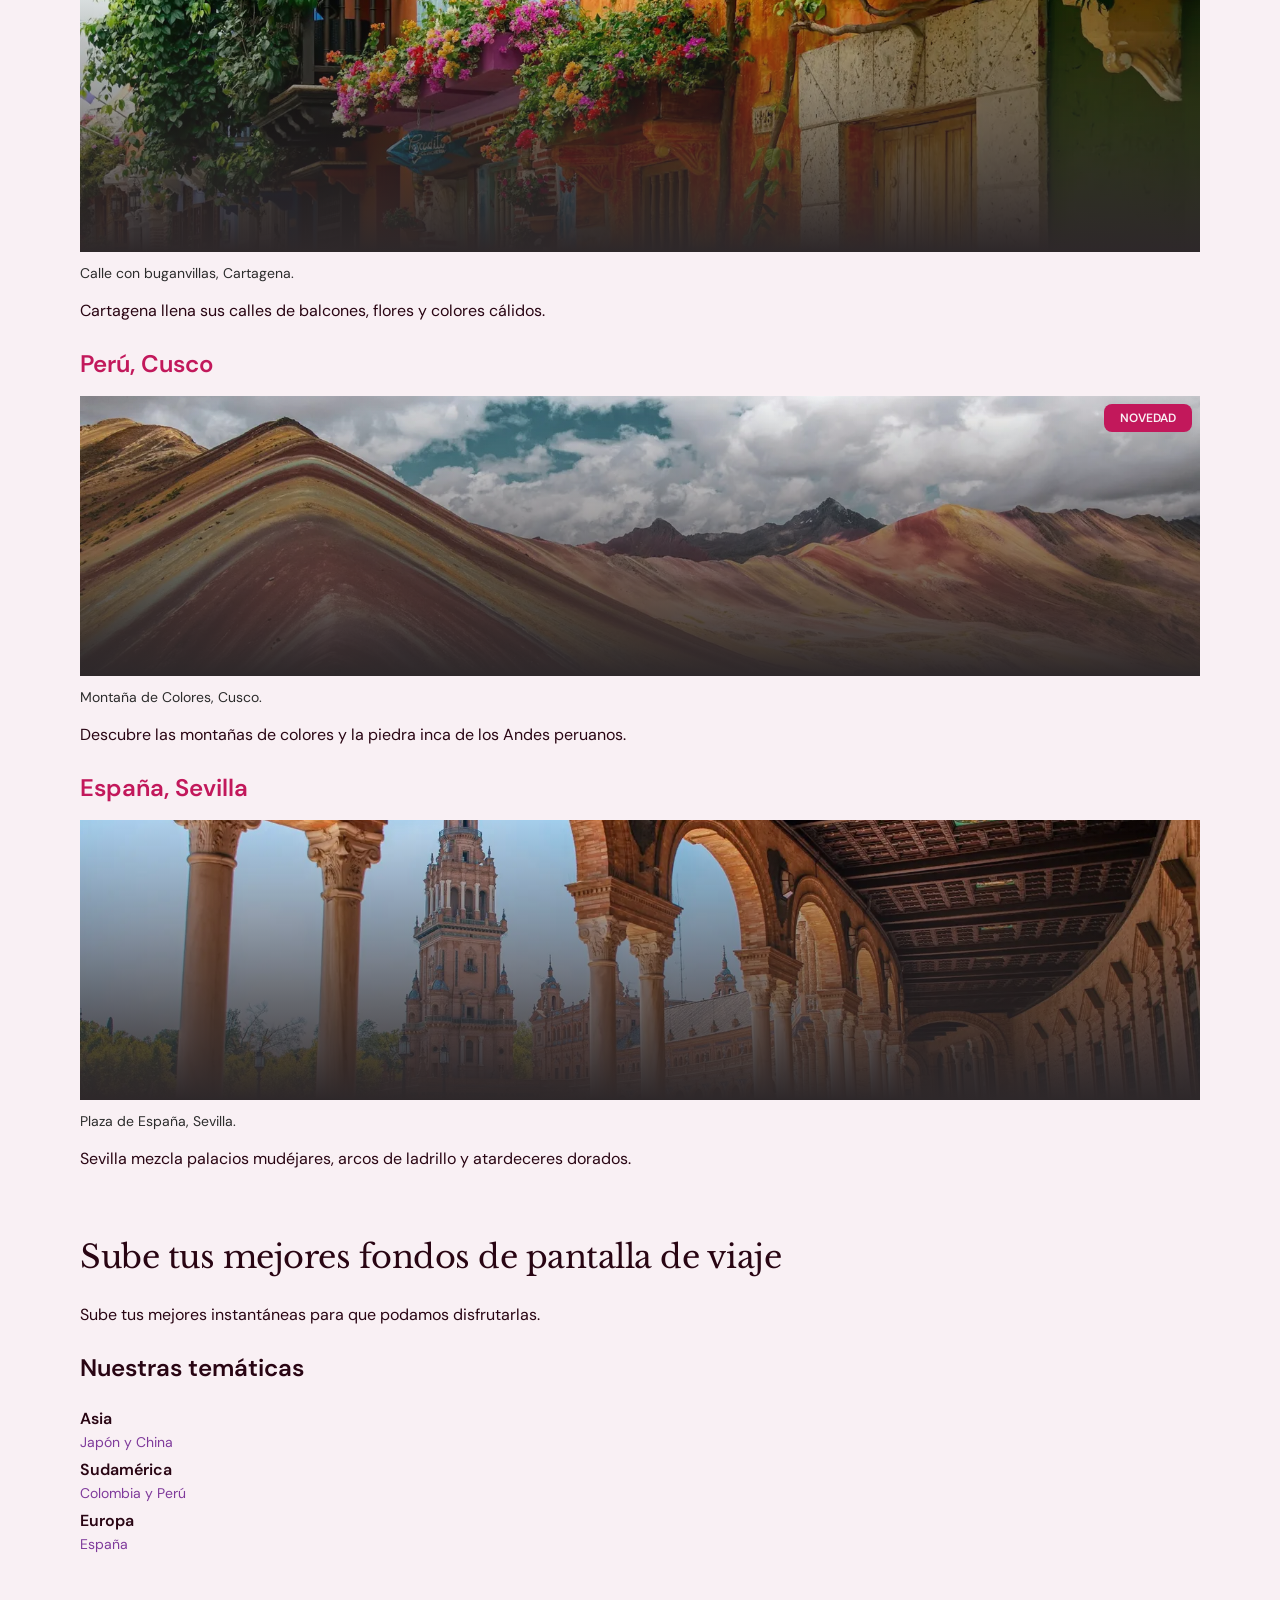
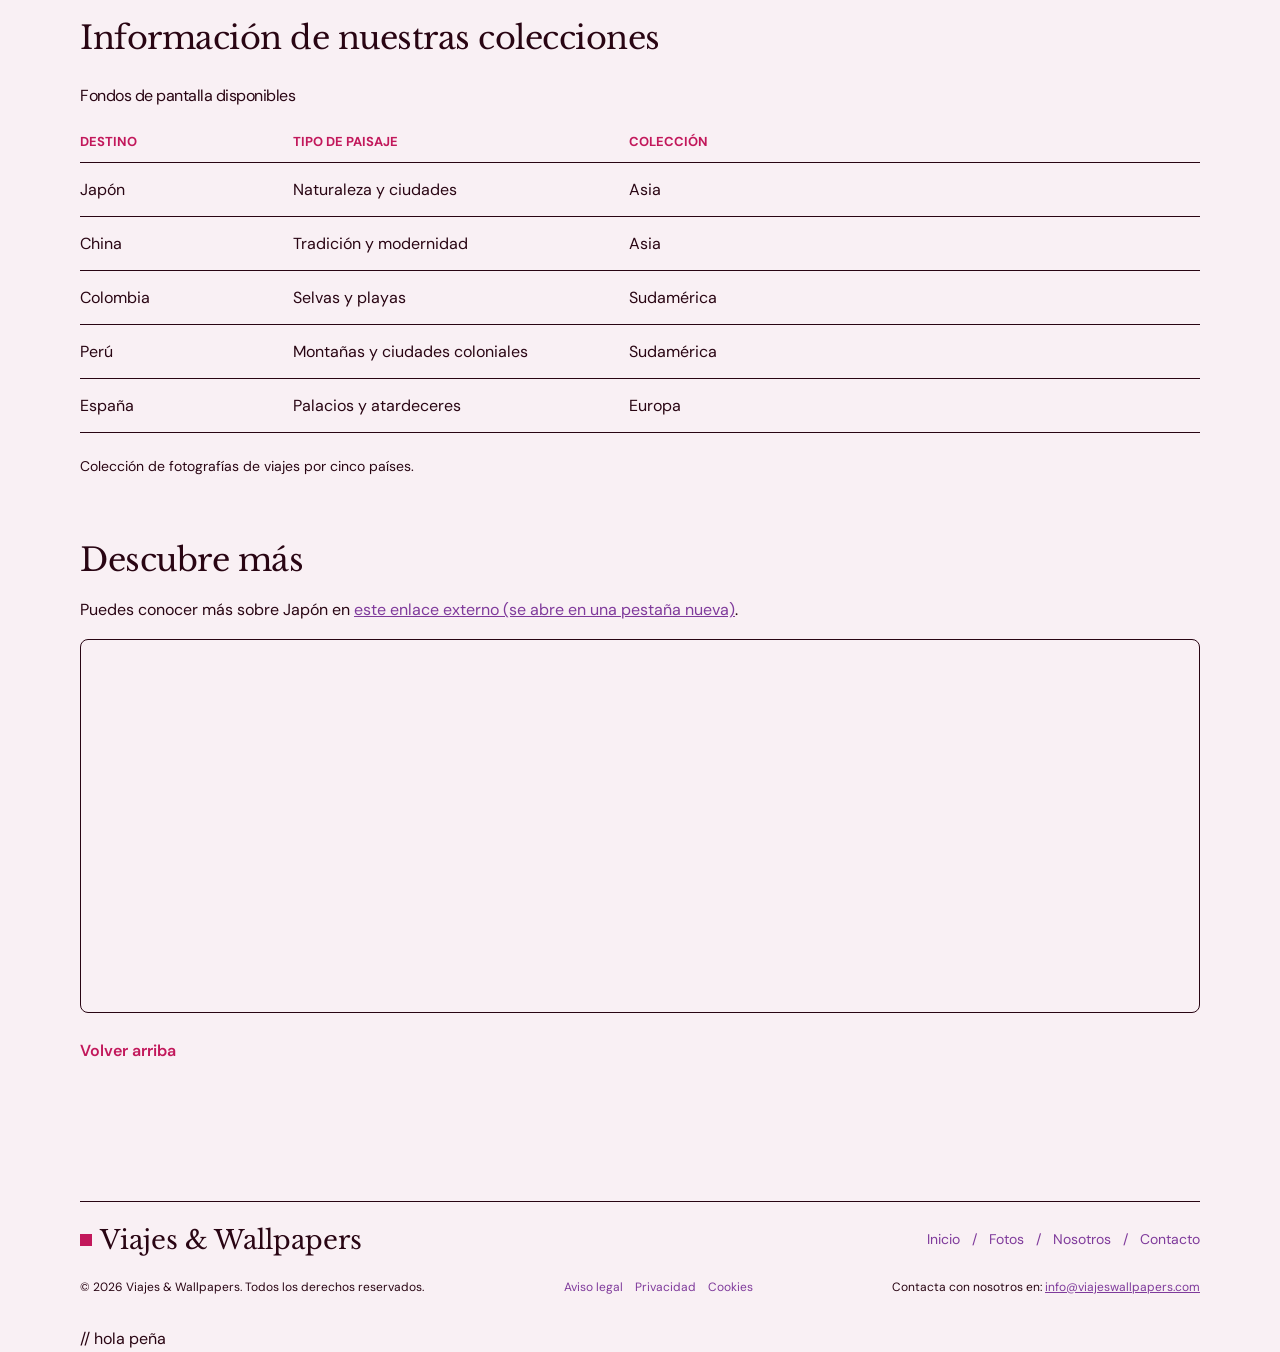
==== commit cedfaf68: "comentario en index  estoy añadiendo un index para revisarla" ====
--- a/index.html
+++ b/index.html
@@ -269,3 +269,4 @@
     </footer>
   </body>
 </html>
+// hola peña
--- a/css/estilos.css
+++ b/css/estilos.css
@@ -13,7 +13,7 @@
    - Si añadís una sección nueva, añadidla también a este índice.
 
    ÍNDICE
-    0. VARIABLES (guía de estilo)
+    0. VARIABLES (guía de estilo y modo oscuro)
     1. BASE
     2. ESTRUCTURA DE LA PÁGINA (Grid)
     3. CABECERA
@@ -34,7 +34,7 @@
    ========================================================================== */
 
 /* ==========================================================================
-   0. VARIABLES (guía de estilo) · paso 2 del enunciado
+   0. VARIABLES (guía de estilo y modo oscuro) · paso 2 del enunciado
    Nuestra guía de estilo de Figma pasada a variables. Las cuatro del
    enunciado (--color-primario, --color-fondo, --color-acento, --color-texto)
    y --espacio, más las que hemos necesitado para tipografía y tamaños.
@@ -120,6 +120,39 @@
     --tamano-simbolo: 12px;            /* Cuadrado de la marca */
     --ancho-maximo: 1440px;            /* Ancho máximo de la página en pantallas grandes */
 
+}
+
+/* MODO OSCURO
+   Si el sistema del usuario está en modo oscuro, el navegador aplica este
+   bloque y redefinimos los colores con los valores del modo oscuro de
+   nuestro Figma. Como todo el CSS usa var(...), no hay que tocar nada más:
+   la web entera cambia de colores. Solo CSS, sin JavaScript.
+   - Si cambiáis o añadís un color arriba, añadid aquí su valor oscuro y
+     comprobad el contraste sobre el fondo oscuro (#2E282A): 4,5:1 en texto
+     normal y 3:1 en texto grande e iconos.
+   - --fondo-oscuro pasa a claro: los degradados de las fotos se vuelven una
+     niebla clara y el texto de la presentación de Fotos pasa a oscuro,
+     según nuestro diseño.
+   - Los iconos de img/icono/ no pueden leer estas variables: cada SVG lleva
+     su propio <style> con el color oscuro. Si cambiáis --color-primario
+     aquí, cambiadlo también en los SVG.
+   - El mapa de OpenStreetMap se queda claro: es contenido de otra web.
+   Para probarlo sin cambiar el sistema: herramientas de desarrollo →
+   Rendering → «Emulate CSS media feature prefers-color-scheme: dark». */
+@media (prefers-color-scheme: dark) {
+    :root {
+        color-scheme: dark;                /* Controles del navegador (scroll, select, radios) en oscuro */
+        --color-fondo: #2E282A;            /* Fondo de todas las páginas */
+        --fondo-oscuro: #F9F0F4;           /* Se invierte: degradados claros sobre las fotos */
+        --color-primario: #F9F0F4;         /* 12,9:1 sobre el fondo */
+        --color-acento: #E9D5FF;           /* 10,6:1 sobre el fondo */
+        --color-texto: #D4CDD0;            /* 9,3:1 sobre el fondo */
+        --texto-fondo-oscuro: #290513;     /* Texto oscuro sobre las zonas claras */
+        --color-texto-suave: #A39A9E;      /* Menú inactivo. 5,3:1: no lo oscurezcáis más */
+        --color-texto-secundario: #BFB7BB; /* Pies de foto y antetítulos de tarjeta. 7,4:1 */
+        --color-linea-suave: #6B6266;      /* Líneas divisorias en móvil (decorativas) */
+        /* Botón y etiqueta «Novedad»: --color-fondo sobre --color-primario, 12,9:1 */
+    }
 }
 
 /* ==========================================================================
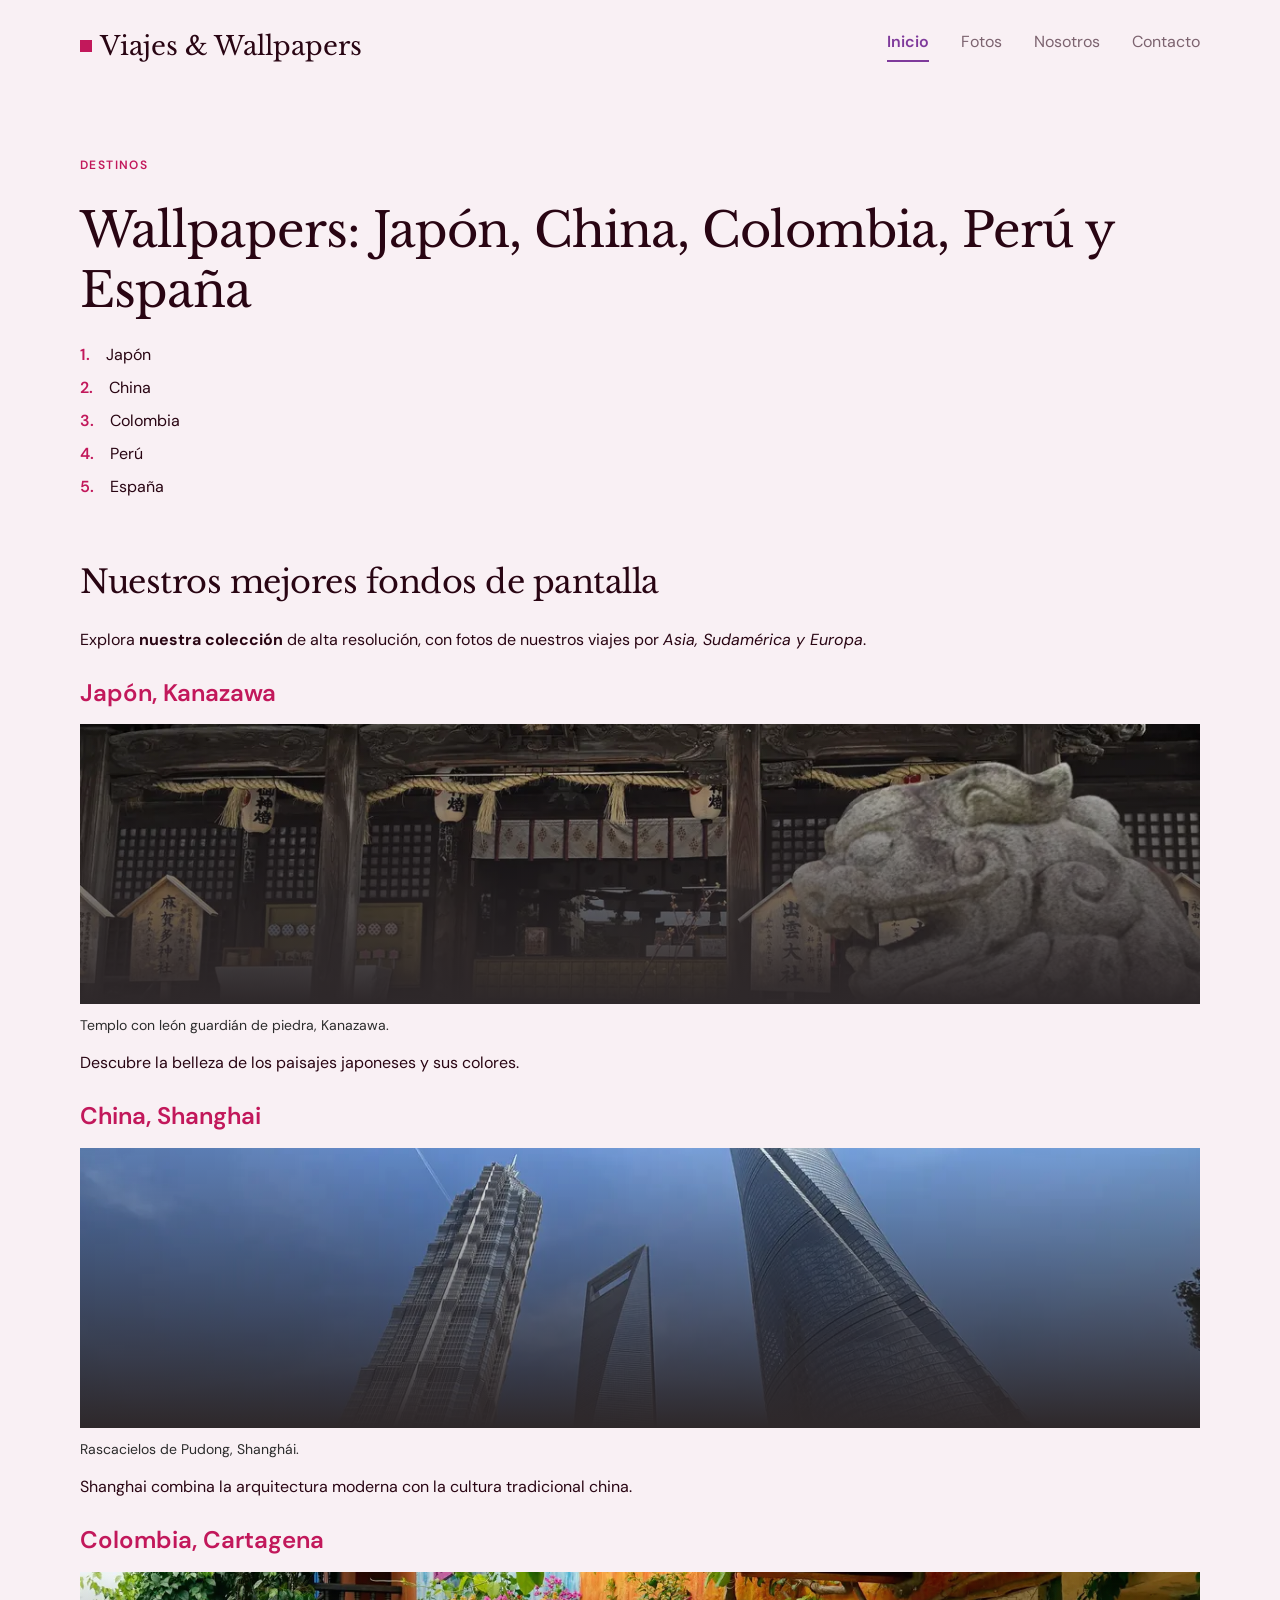
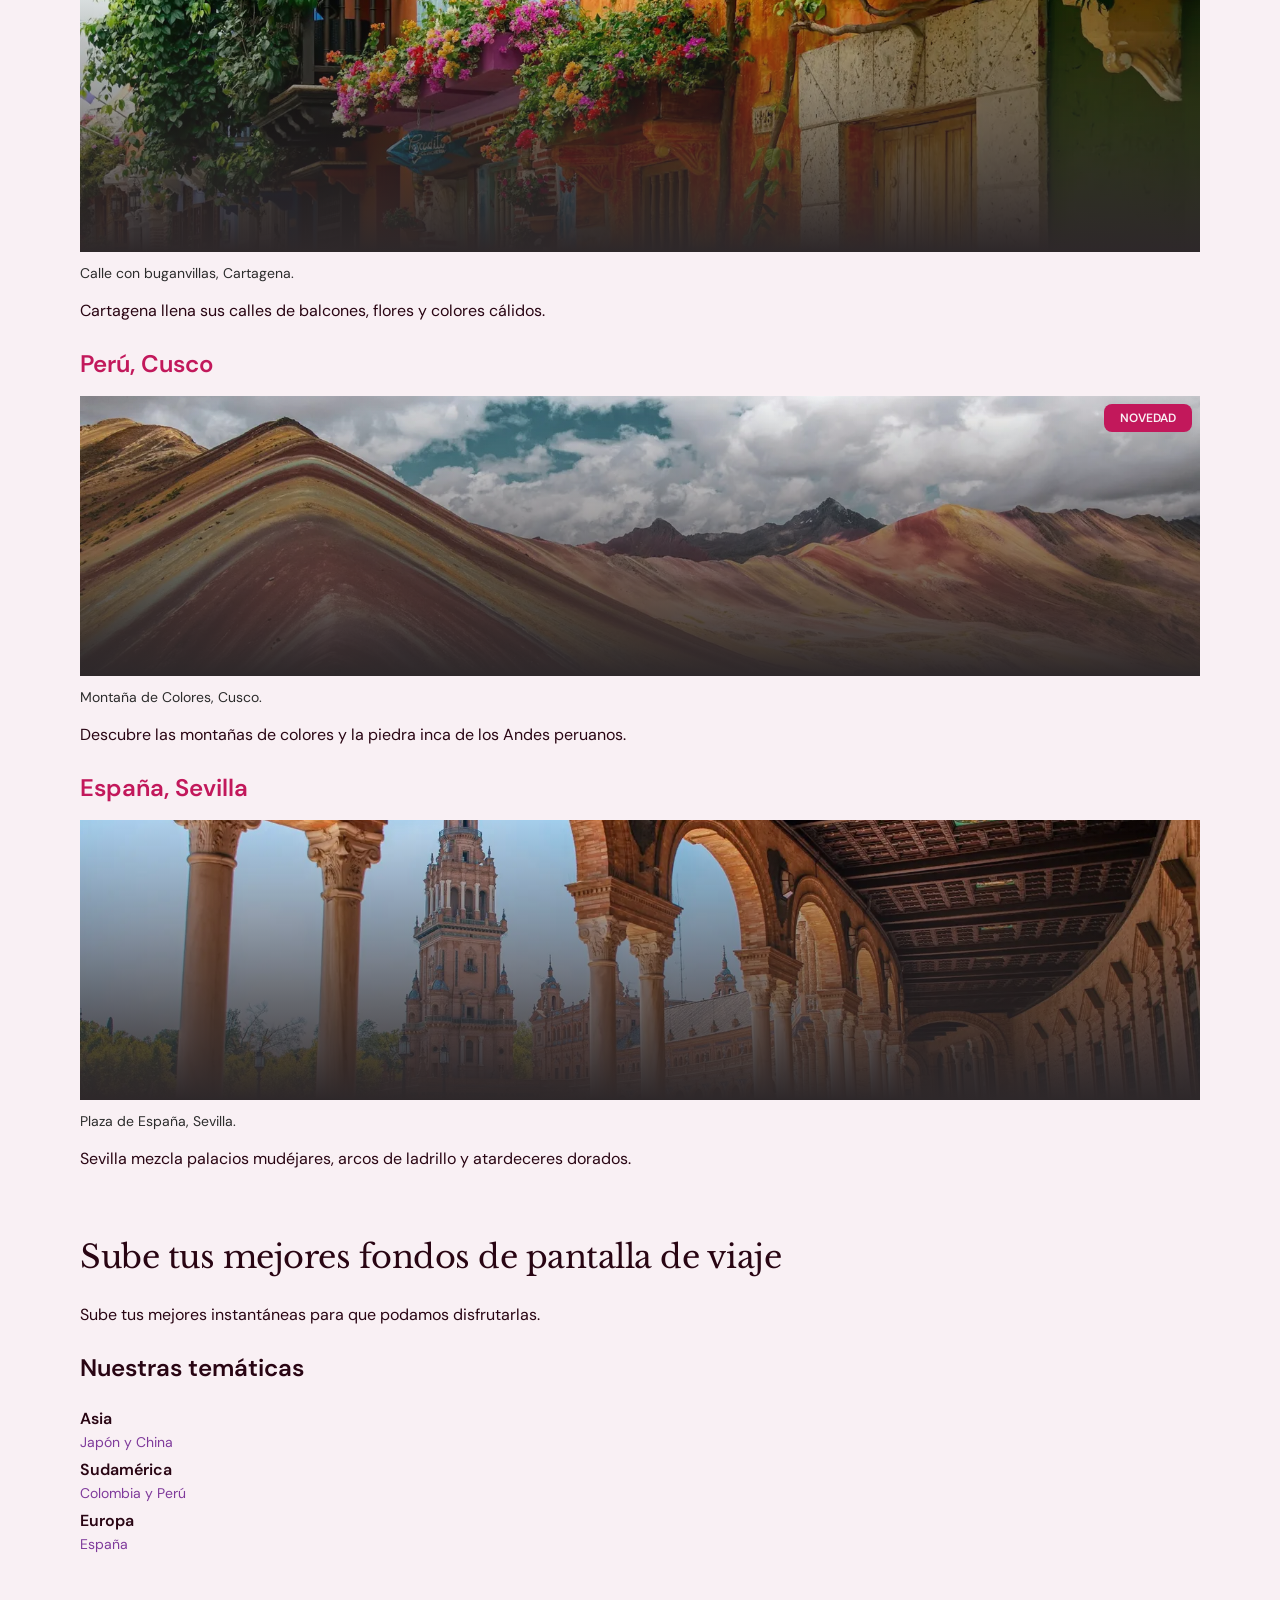
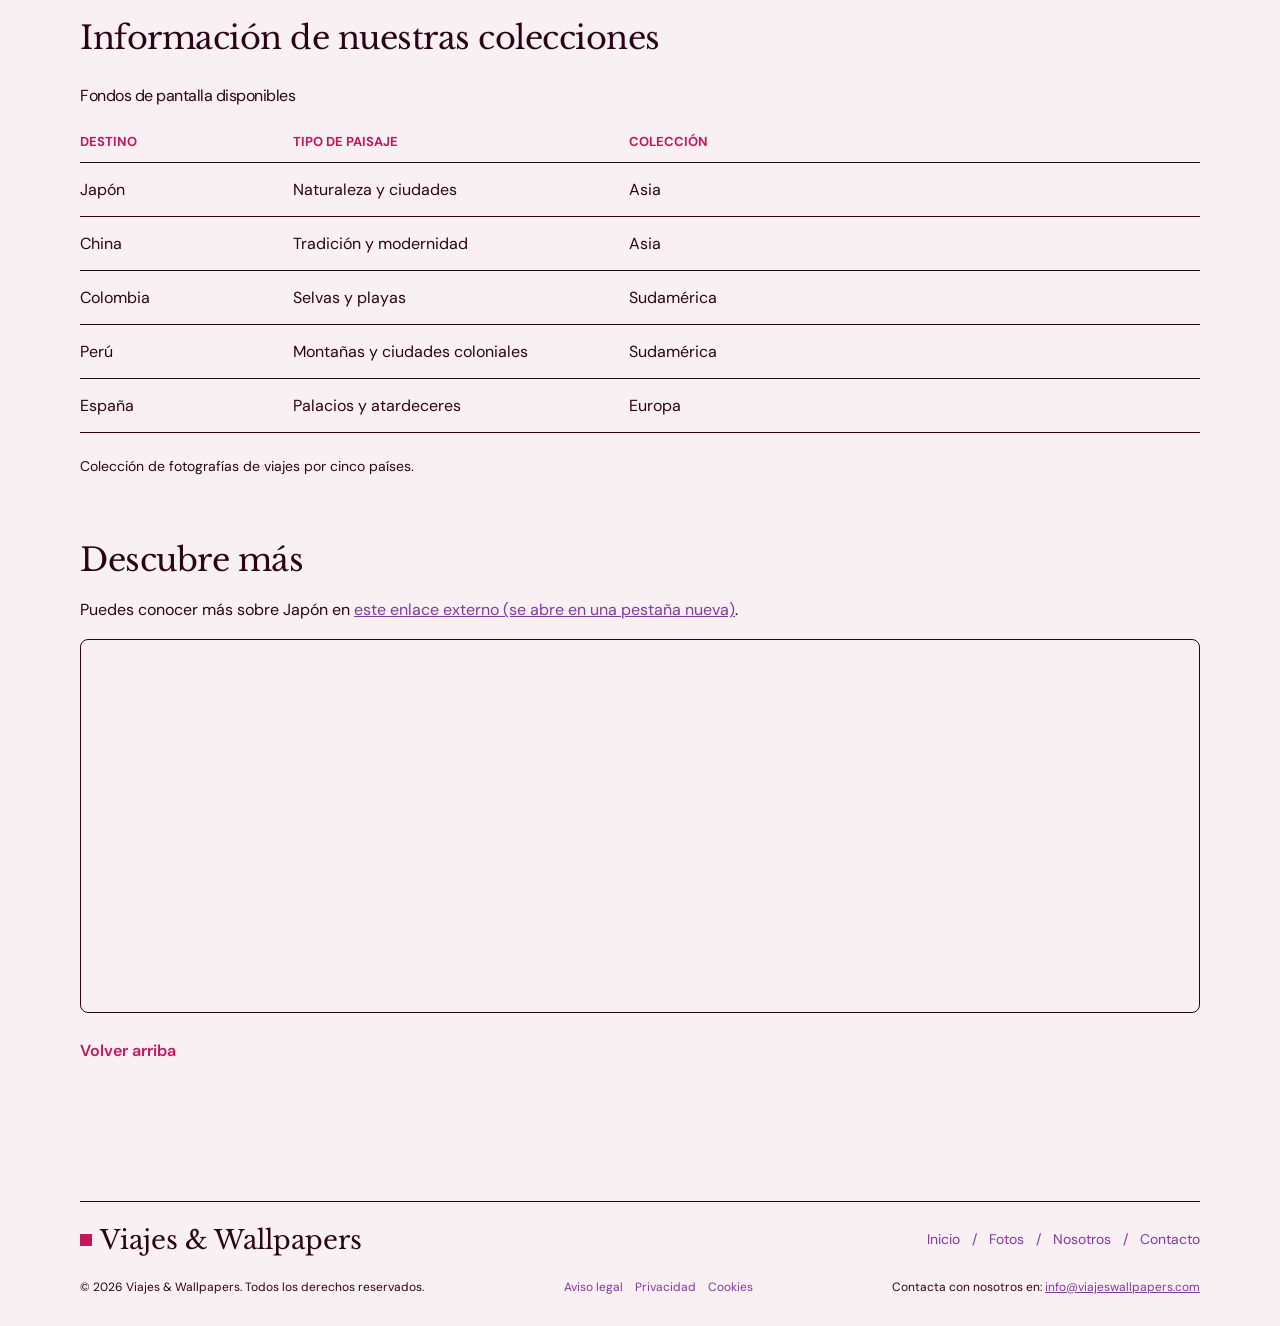
==== commit 2a1f8cd5: "Merge rama remota resolviendo conflictos a favor de origin/main" ====
--- a/index.html
+++ b/index.html
@@ -269,4 +269,3 @@
     </footer>
   </body>
 </html>
-// hola peña
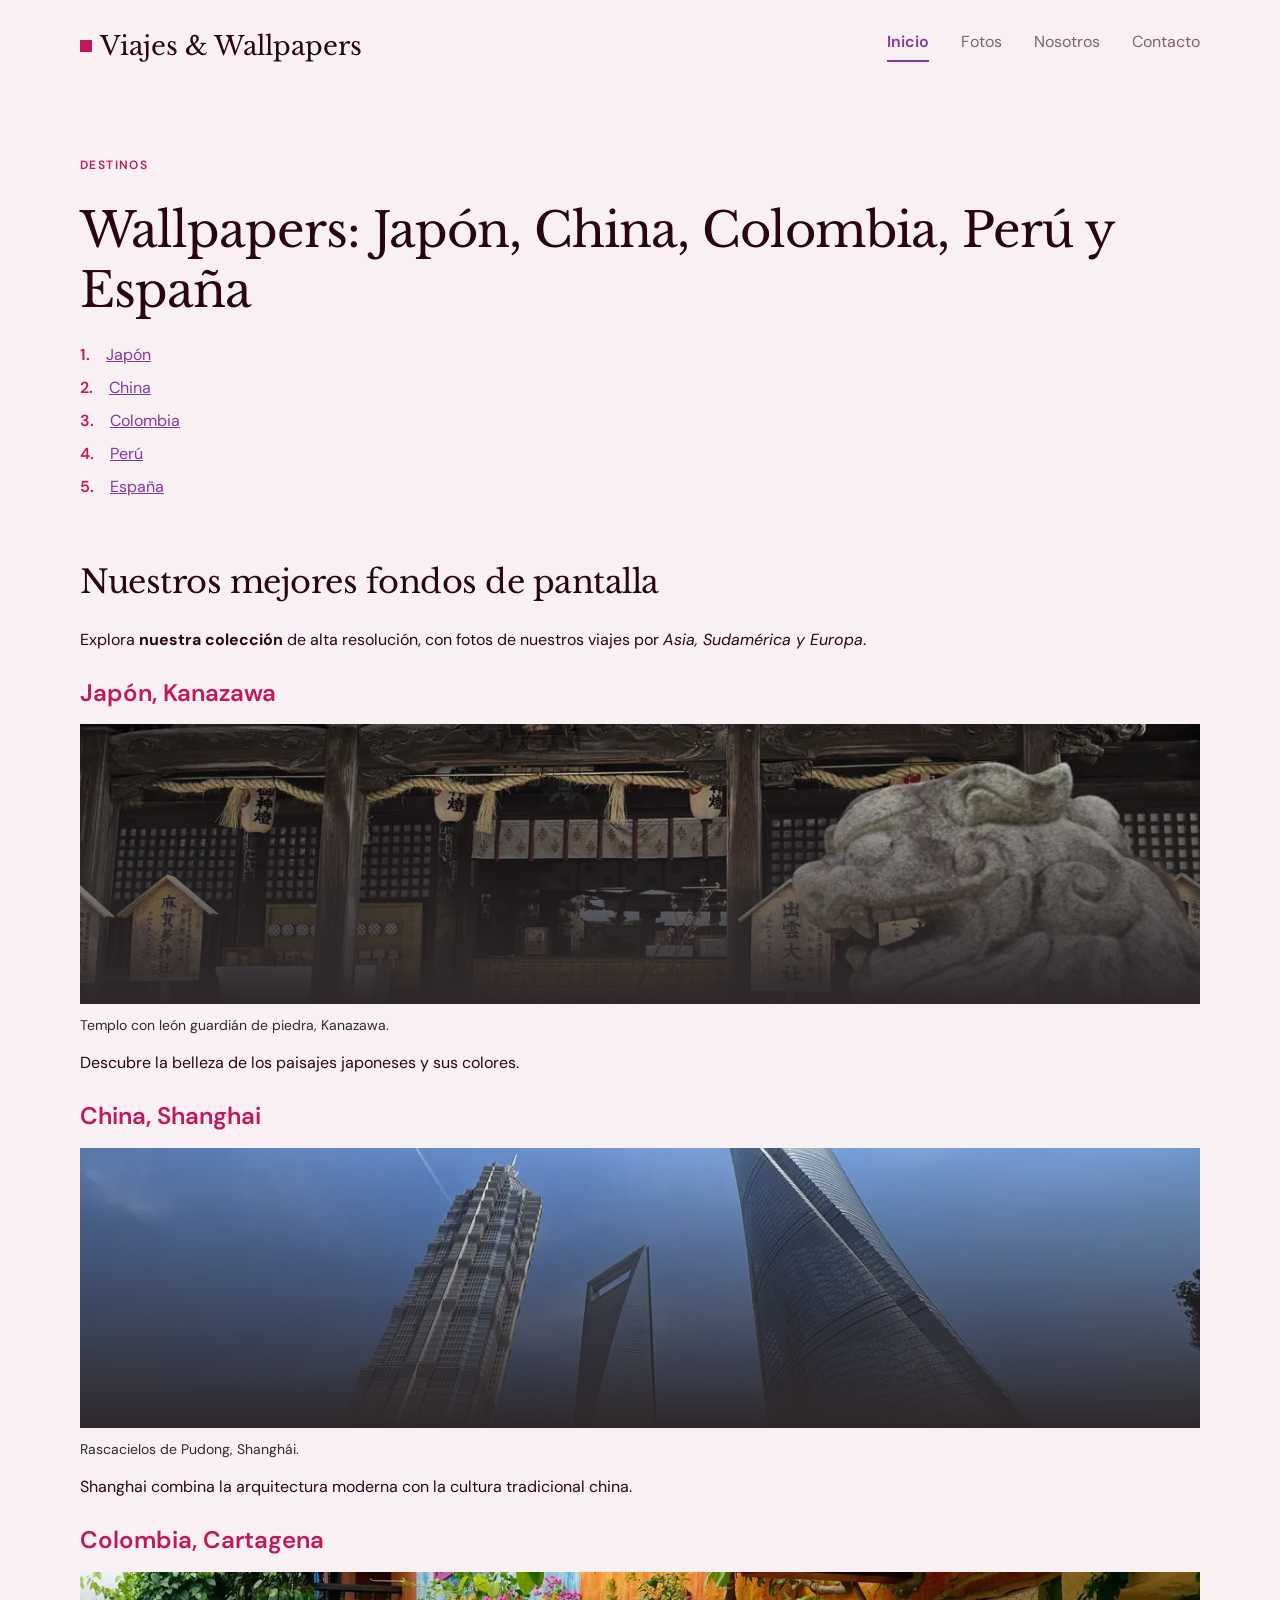
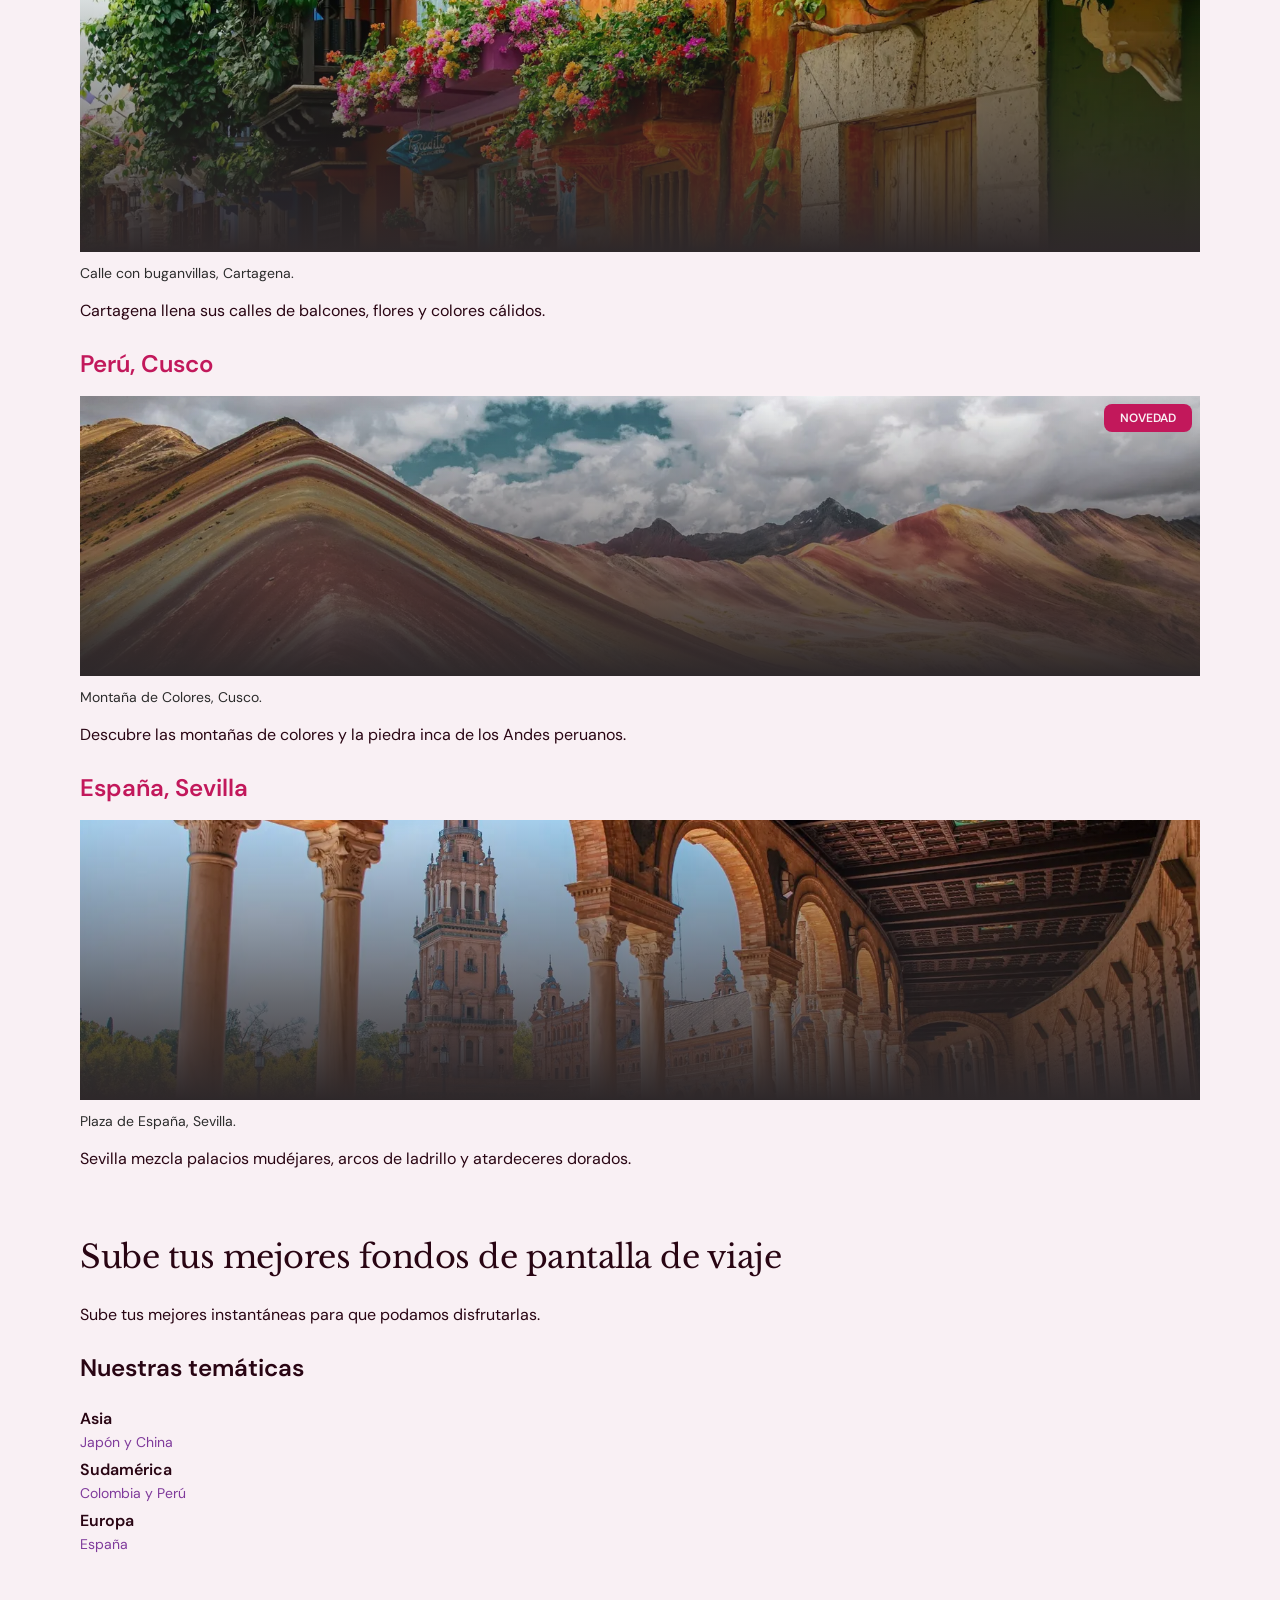
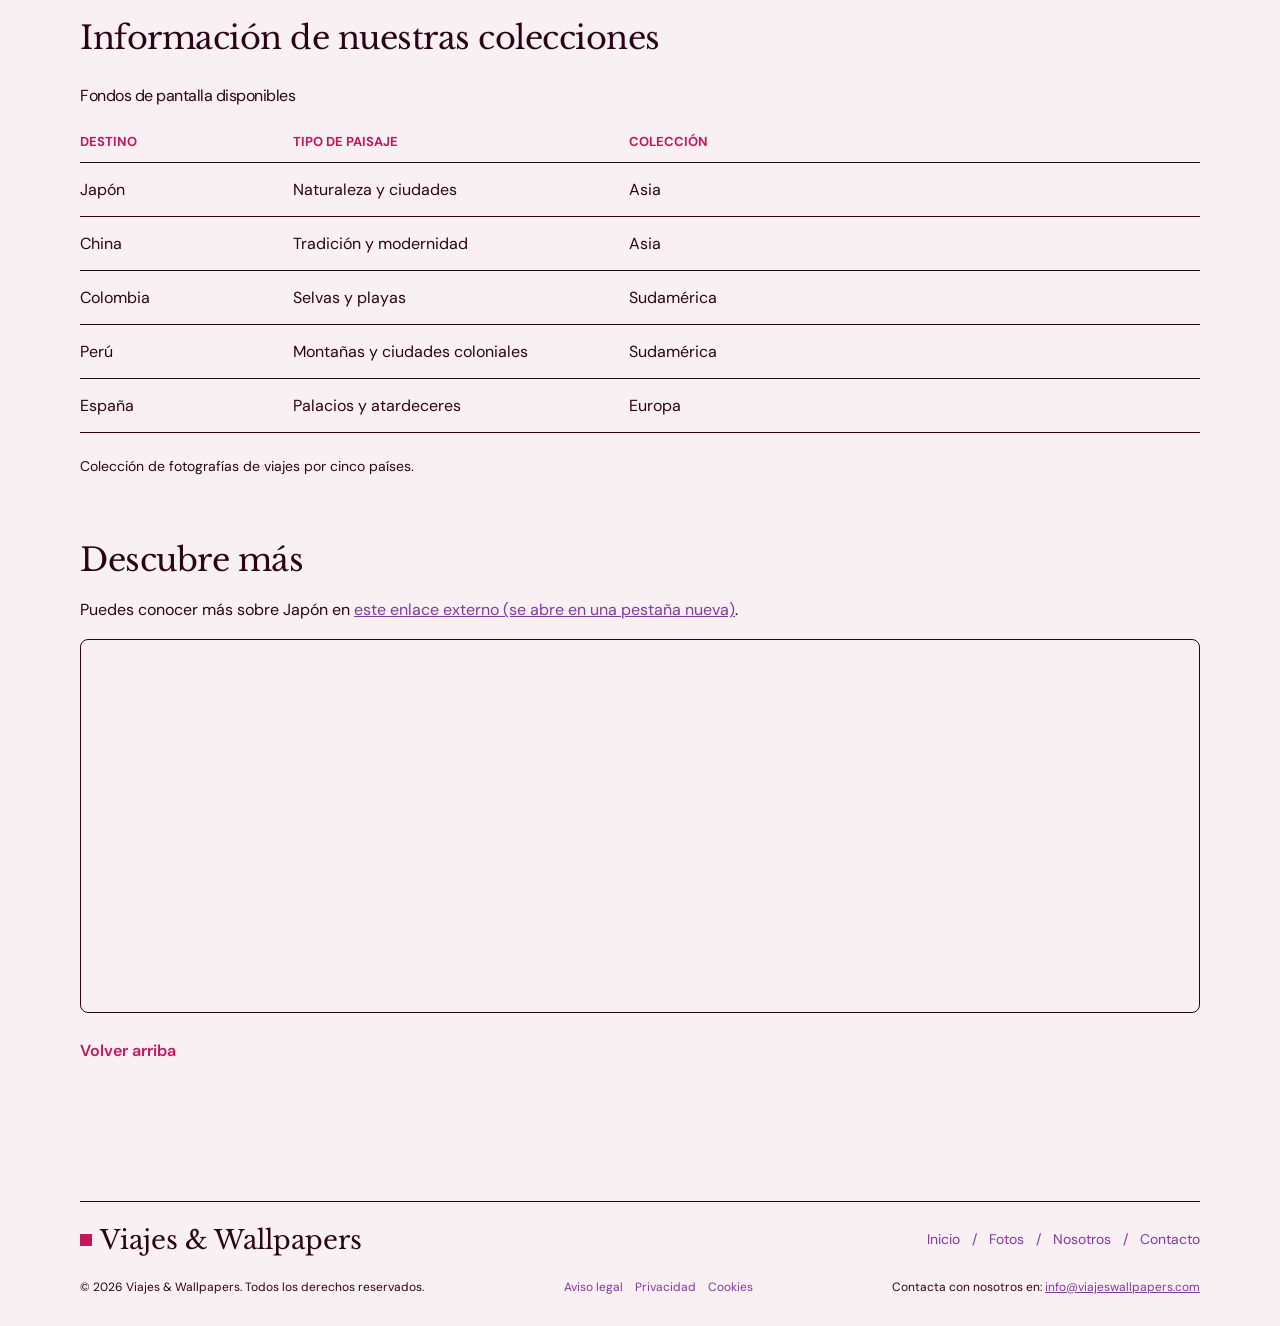
==== commit cfe5ad5a: "index se modifica la lista de paises en este caso. lo que le añado son enlaces que me lleven a la pe" ====
--- a/index.html
+++ b/index.html
@@ -9,9 +9,7 @@
 <html lang="es">
   <head>
     <meta charset="UTF-8" />
-    <meta
-      name="viewport"
-      content="width=device-width, initial-scale=1" />
+    <meta name="viewport" content="width=device-width, initial-scale=1" />
     <title>Inicio - Viajes &amp; Wallpapers</title>
 
     <!-- Tipografías de nuestra guía de estilo (paso 2): Libre Baskerville para títulos y DM Sans para texto, desde Google Fonts. Este enlace va antes de estilos.css y los preconnect adelantan la conexión. Si cambiáis de fuente, cambiad este enlace en todas las páginas y las variables de fuente del CSS -->
@@ -19,7 +17,8 @@
     <link rel="preconnect" href="https://fonts.gstatic.com" crossorigin />
     <link
       rel="stylesheet"
-      href="https://fonts.googleapis.com/css2?family=DM+Sans:ital,wght@0,400;0,600;0,700;1,400&amp;family=Libre+Baskerville:ital,wght@0,400;0,700;1,400&amp;display=swap" />
+      href="https://fonts.googleapis.com/css2?family=DM+Sans:ital,wght@0,400;0,600;0,700;1,400&amp;family=Libre+Baskerville:ital,wght@0,400;0,700;1,400&amp;display=swap"
+    />
     <!-- Hoja de estilos única de la web (paso 1). Todo el estilo va en css/estilos.css: no uséis style= ni bloques style -->
     <link rel="stylesheet" href="css/estilos.css" />
     <!-- Icono de la pestaña: el cuadrado de nuestra marca -->
@@ -52,11 +51,11 @@
         <p class="antetitulo antetitulo--escritorio">Destinos</p>
         <h1>Wallpapers: Japón, China, Colombia, Perú y España</h1>
         <ol class="lista-destinos">
-          <li>Japón</li>
-          <li>China</li>
-          <li>Colombia</li>
-          <li>Perú</li>
-          <li>España</li>
+          <li><a href="fotos.html#japon">Japón</a></li>
+          <li><a href="fotos.html#china">China</a></li>
+          <li><a href="fotos.html#colombia">Colombia</a></li>
+          <li><a href="fotos.html#peru">Perú</a></li>
+          <li><a href="fotos.html#espana">España</a></li>
         </ol>
       </section>
 
@@ -75,8 +74,11 @@
             <figure>
               <img
                 src="img/25.webp"
-                alt="Templo japonés de madera con un león guardián de piedra en primer plano" />
-              <figcaption>Templo con león guardián de piedra, Kanazawa.</figcaption>
+                alt="Templo japonés de madera con un león guardián de piedra en primer plano"
+              />
+              <figcaption>
+                Templo con león guardián de piedra, Kanazawa.
+              </figcaption>
             </figure>
             <p>Descubre la belleza de los paisajes japoneses y sus colores.</p>
           </article>
@@ -86,7 +88,8 @@
             <figure>
               <img
                 src="img/9.webp"
-                alt="Rascacielos de Pudong vistos desde abajo contra un cielo azul" />
+                alt="Rascacielos de Pudong vistos desde abajo contra un cielo azul"
+              />
               <figcaption>Rascacielos de Pudong, Shanghái.</figcaption>
             </figure>
             <p>
@@ -100,7 +103,8 @@
             <figure>
               <img
                 src="img/65.webp"
-                alt="Calle de Cartagena con fachadas de colores y buganvillas en los balcones" />
+                alt="Calle de Cartagena con fachadas de colores y buganvillas en los balcones"
+              />
               <figcaption>Calle con buganvillas, Cartagena.</figcaption>
             </figure>
             <p>
@@ -114,7 +118,8 @@
             <figure>
               <img
                 src="img/30.webp"
-                alt="Montaña de Colores con franjas rosas, ocres y moradas bajo un cielo nublado" />
+                alt="Montaña de Colores con franjas rosas, ocres y moradas bajo un cielo nublado"
+              />
               <figcaption>Montaña de Colores, Cusco.</figcaption>
             </figure>
             <p>
@@ -128,7 +133,8 @@
             <figure>
               <img
                 src="img/41.webp"
-                alt="Galería de arcos de la Plaza de España de Sevilla con una torre al fondo" />
+                alt="Galería de arcos de la Plaza de España de Sevilla con una torre al fondo"
+              />
               <figcaption>Plaza de España, Sevilla.</figcaption>
             </figure>
             <p>
@@ -212,7 +218,9 @@
           </tbody>
           <tfoot>
             <tr>
-              <td colspan="3">Colección de fotografías de viajes por cinco países.</td>
+              <td colspan="3">
+                Colección de fotografías de viajes por cinco países.
+              </td>
             </tr>
           </tfoot>
         </table>
@@ -226,13 +234,16 @@
           <a
             href="https://es.wikipedia.org/wiki/Jap%C3%B3n"
             target="_blank"
-            rel="noopener">este enlace externo (se abre en una pestaña nueva)</a>.
+            rel="noopener"
+            >este enlace externo (se abre en una pestaña nueva)</a
+          >.
         </p>
         <iframe
           class="mapa"
           src="https://www.openstreetmap.org/export/embed.html?bbox=128.0%2C30.0%2C146.5%2C45.6&amp;layer=mapnik"
           title="Mapa de Japón en OpenStreetMap"
-          loading="lazy"></iframe>
+          loading="lazy"
+        ></iframe>
         <a class="volver-arriba" href="#arriba">Volver arriba</a>
       </section>
     </main>
@@ -255,15 +266,20 @@
       </div>
 
       <div class="pie__fila pie__legal">
-        <p>&copy; 2026 Viajes &amp; Wallpapers. Todos los derechos reservados.</p>
+        <p>
+          &copy; 2026 Viajes &amp; Wallpapers. Todos los derechos reservados.
+        </p>
         <ul class="pie__lista">
           <li><a href="aviso-legal.html">Aviso legal</a></li>
           <li><a href="privacidad.html">Privacidad</a></li>
           <li><a href="cookies.html">Cookies</a></li>
         </ul>
         <p>
+          <!-- ===== PARTE COMÚN: cuentame si ves este mensaje ===== -->
           Contacta con nosotros en:
-          <a href="mailto:info@viajeswallpapers.com">info@viajeswallpapers.com</a>
+          <a href="mailto:info@viajeswallpapers.com"
+            >info@viajeswallpapers.com</a
+          >
         </p>
       </div>
     </footer>
